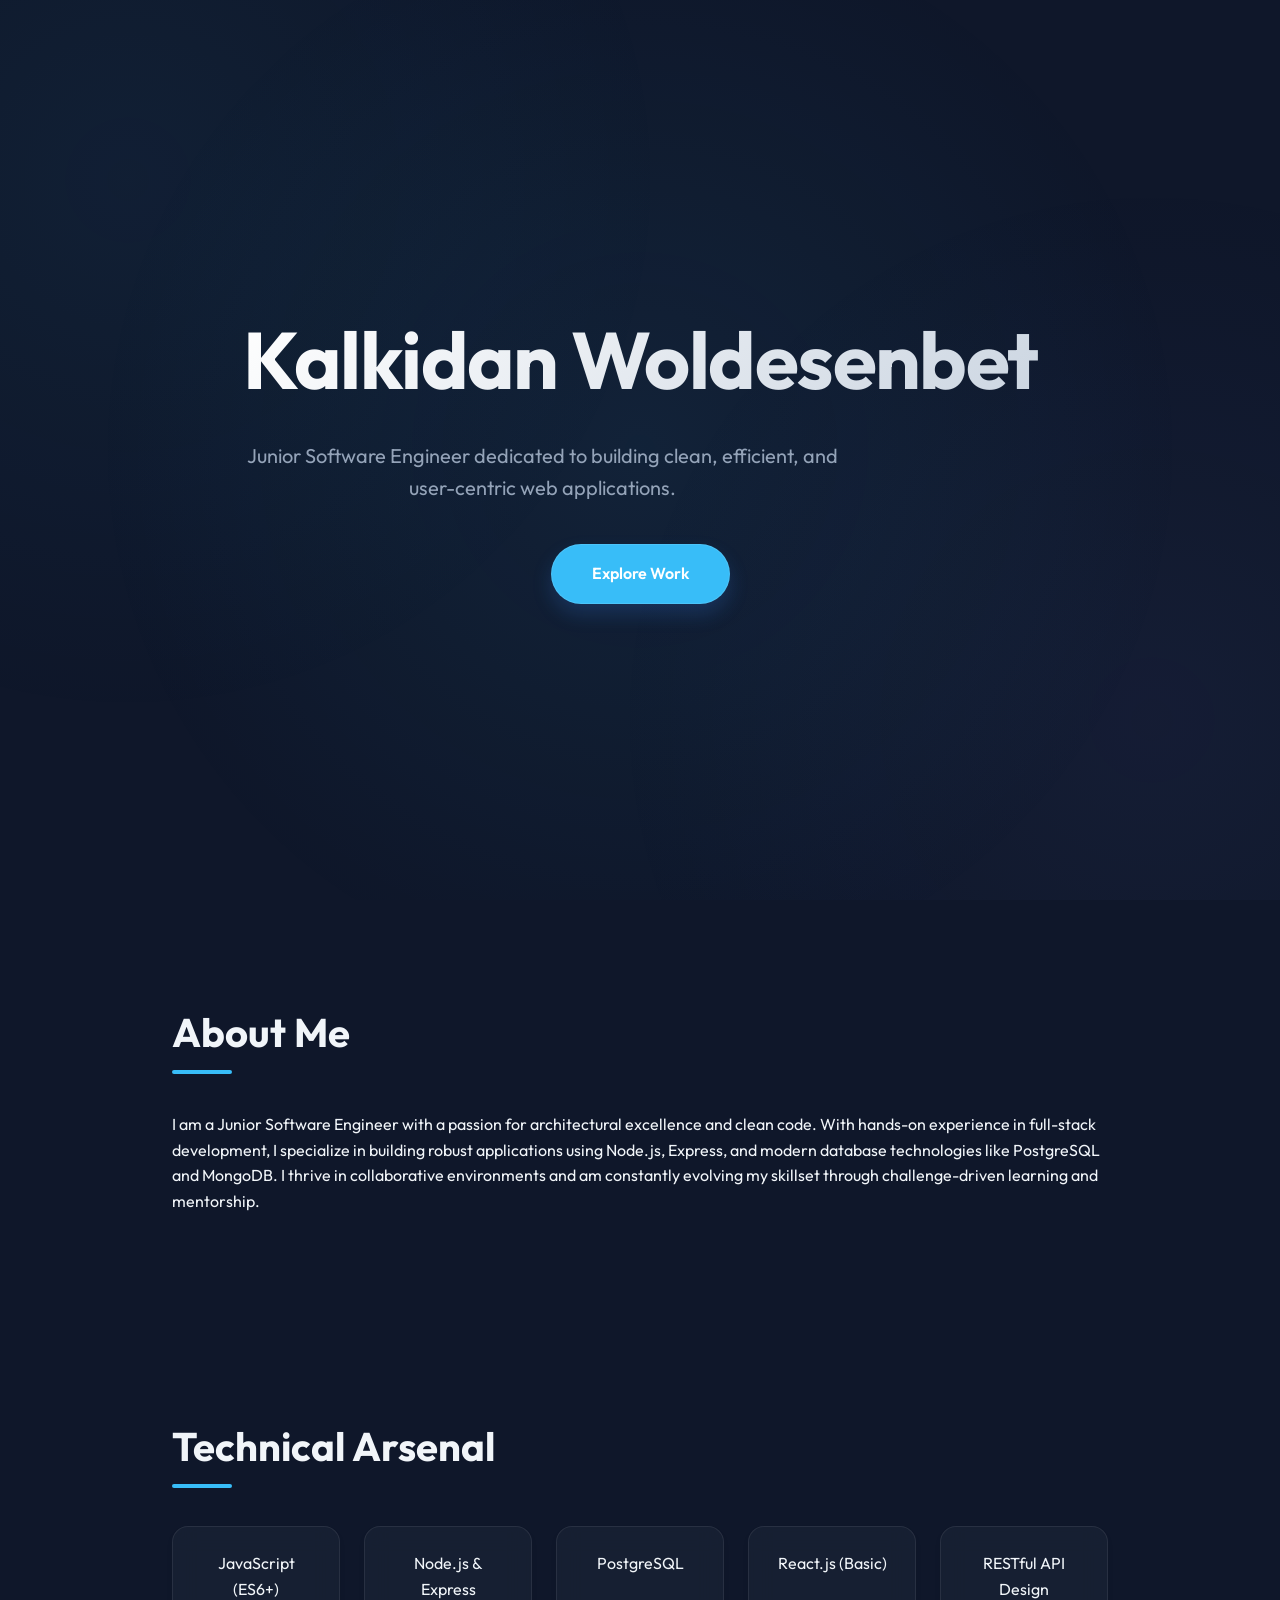
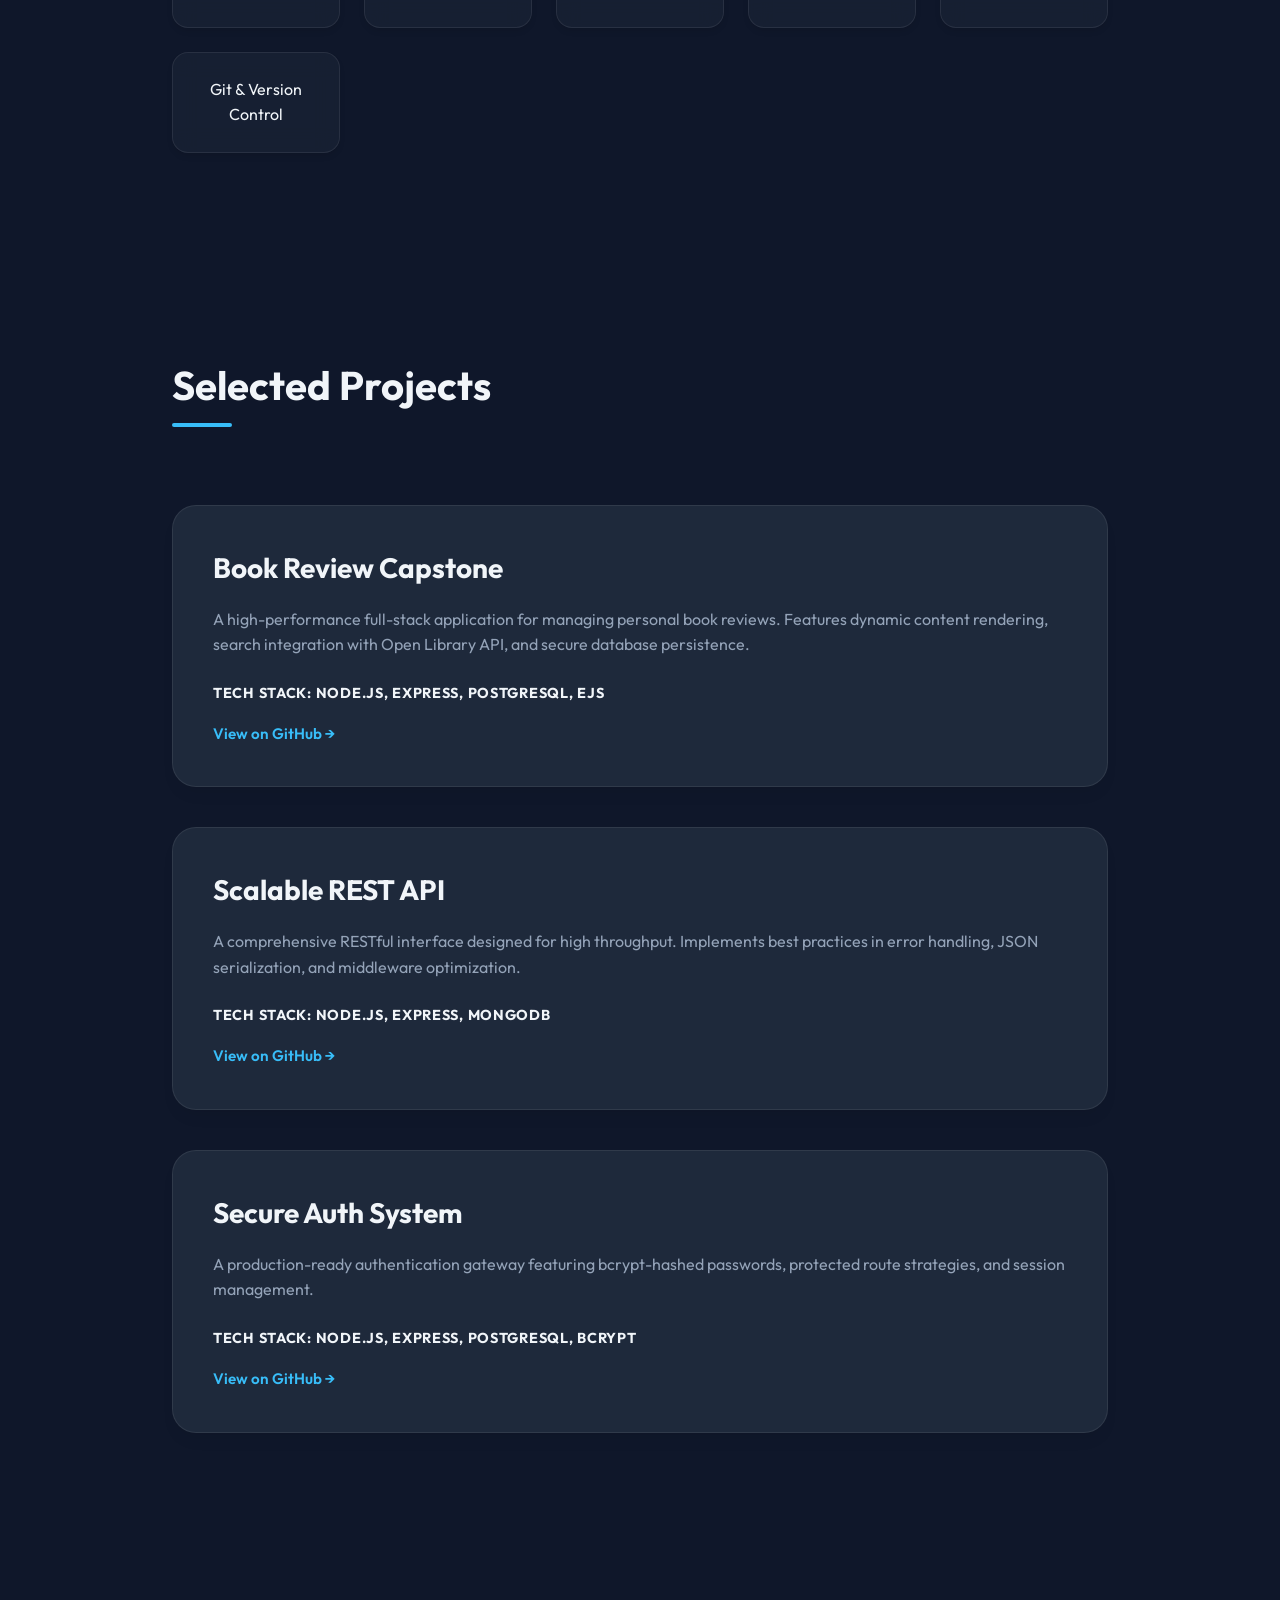
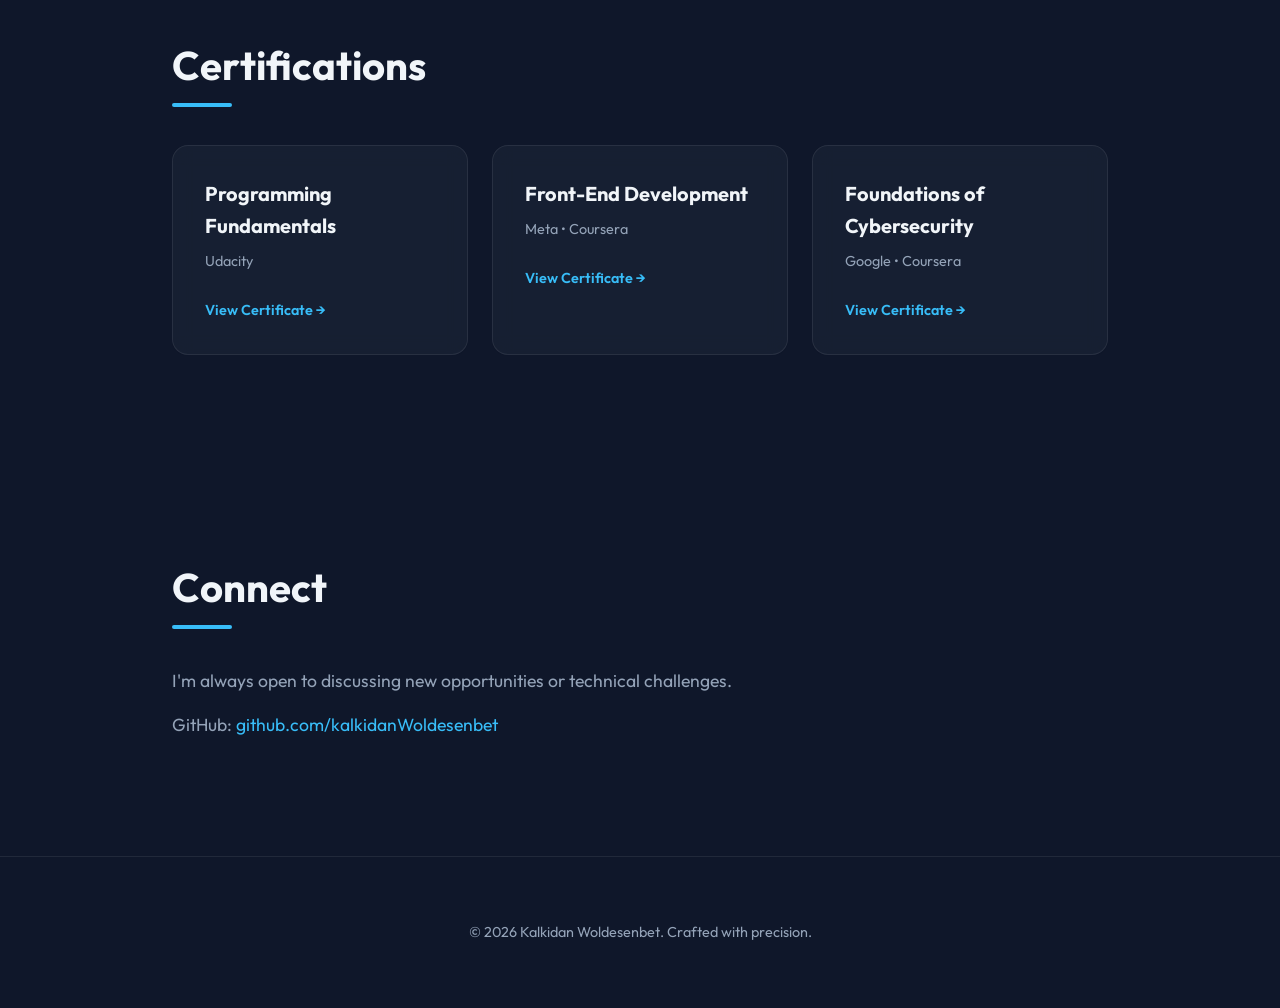
==== index.html @ 03635258 "Initial commit: Redesigned Portfolio" ====
<!DOCTYPE html>
<html lang="en">

<head>
    <meta charset="UTF-8" />
    <meta name="viewport" content="width=device-width, initial-scale=1.0" />
    <title>Kalkidan Woldesenbet | Junior Software Engineer</title>
    <link rel="stylesheet" href="style.css" />
    <link rel="icon"
        href="data:image/svg+xml,<svg xmlns=%22http://www.w3.org/2000/svg%22 viewBox=%220 0 100 100%22><text y=%22.9em%22 font-size=%2290%22>⚡</text></svg>">
</head>

<body>

    <header>
        <div class="header-content">
            <h1>Kalkidan Woldesenbet</h1>
            <p>Junior Software Engineer dedicated to building clean, efficient, and user-centric web applications.</p>
            <a class="btn" href="#projects">Explore Work</a>
        </div>
    </header>

    <main>
        <section id="about">
            <h2>About Me</h2>
            <p>
                I am a Junior Software Engineer with a passion for architectural excellence and clean code.
                With hands-on experience in full-stack development, I specialize in building robust applications
                using Node.js, Express, and modern database technologies like PostgreSQL and MongoDB.
                I thrive in collaborative environments and am constantly evolving my skillset through
                challenge-driven learning and mentorship.
            </p>
        </section>

        <section id="skills">
            <h2>Technical Arsenal</h2>
            <ul>
                <li>JavaScript (ES6+)</li>
                <li>Node.js & Express</li>
                <li>PostgreSQL</li>
                <li>React.js (Basic)</li>
                <li>RESTful API Design</li>
                <li>Git & Version Control</li>
            </ul>
        </section>

        <section id="projects">
            <h2>Selected Projects</h2>

            <div class="project">
                <h3>Book Review Capstone</h3>
                <p>
                    A high-performance full-stack application for managing personal book reviews.
                    Features dynamic content rendering, search integration with Open Library API,
                    and secure database persistence.
                </p>
                <strong>Tech Stack: Node.js, Express, PostgreSQL, EJS</strong>
                <a href="https://github.com/kalkidanWoldesenbet" target="_blank">View on GitHub →</a>
            </div>

            <div class="project">
                <h3>Scalable REST API</h3>
                <p>
                    A comprehensive RESTful interface designed for high throughput. Implements
                    best practices in error handling, JSON serialization, and middleware optimization.
                </p>
                <strong>Tech Stack: Node.js, Express, MongoDB</strong>
                <a href="https://github.com/kalkidanWoldesenbet" target="_blank">View on GitHub →</a>
            </div>

            <div class="project">
                <h3>Secure Auth System</h3>
                <p>
                    A production-ready authentication gateway featuring bcrypt-hashed passwords,
                    protected route strategies, and session management.
                </p>
                <strong>Tech Stack: Node.js, Express, PostgreSQL, bcrypt</strong>
                <a href="https://github.com/kalkidanWoldesenbet" target="_blank">View on GitHub →</a>
            </div>
        </section>

        <section id="certificates">
            <h2>Certifications</h2>
            <div class="cert-grid">
                <div class="cert-card">
                    <h3>Programming Fundamentals</h3>
                    <p>Udacity</p>
                    <a href="https://www.udacity.com/certificate/e/d6f50f72-49ea-11ef-8ecb-c7569900e9d4"
                        target="_blank">View Certificate →</a>
                </div>
                <div class="cert-card">
                    <h3>Front-End Development</h3>
                    <p>Meta • Coursera</p>
                    <a href="https://coursera.org/verify/5EPKUPN6L9TH" target="_blank">View Certificate →</a>
                </div>
                <div class="cert-card">
                    <h3>Foundations of Cybersecurity</h3>
                    <p>Google • Coursera</p>
                    <a href="https://coursera.org/verify/R9M2G8F6AD3J" target="_blank">View Certificate →</a>
                </div>
            </div>
        </section>


        <section id="contact">
            <h2>Connect</h2>
            <p>I'm always open to discussing new opportunities or technical challenges.</p>
            <div class="contact-links">
                <p>GitHub: <a href="https://github.com/kalkidanWoldesenbet"
                        target="_blank">github.com/kalkidanWoldesenbet</a></p>
            </div>
        </section>
    </main>

    <footer>
        <p>© 2026 Kalkidan Woldesenbet. Crafted with precision.</p>
    </footer>

</body>

</html>
---- style.css ----
@import url('https://fonts.googleapis.com/css2?family=Outfit:wght@300;400;600;700&display=swap');

:root {
    --bg-primary: #0f172a;
    --bg-secondary: #1e293b;
    --accent-primary: #38bdf8;
    --accent-secondary: #818cf8;
    --text-primary: #f1f5f9;
    --text-secondary: #94a3b8;
    --glass-bg: rgba(30, 41, 59, 0.5);
    --glass-border: rgba(255, 255, 255, 0.08);
    --font-main: 'Outfit', sans-serif;
    --radius-lg: 24px;
    --radius-md: 16px;
    --transition: all 0.4s cubic-bezier(0.4, 0, 0.2, 1);
}



* {
    margin: 0;
    padding: 0;
    box-sizing: border-box;
}

body {
    font-family: var(--font-main);
    background-color: var(--bg-primary);
    color: var(--text-primary);
    line-height: 1.6;
    overflow-x: hidden;
}

/* Background Gradients */
body::before {
    content: '';
    position: fixed;
    top: 0;
    left: 0;
    width: 100%;
    height: 100%;
    background:
        radial-gradient(circle at 10% 20%, rgba(56, 189, 248, 0.05) 0%, transparent 40%),
        radial-gradient(circle at 90% 80%, rgba(129, 140, 248, 0.05) 0%, transparent 40%);
    z-index: -1;
}

/* Header & Hero */
header {
    height: 100vh;
    display: flex;
    flex-direction: column;
    justify-content: center;
    align-items: center;
    text-align: center;
    padding: 2rem;
    background: radial-gradient(circle at center, rgba(56, 189, 248, 0.07) 0%, transparent 70%);
}

h1 {
    font-size: clamp(3rem, 8vw, 5rem);
    font-weight: 700;
    letter-spacing: -0.02em;
    margin-bottom: 1rem;
    background: linear-gradient(135deg, #ffffff 0%, #cbd5e1 100%);
    -webkit-background-clip: text;
    -webkit-text-fill-color: transparent;
    background-clip: text;
    animation: fadeIn 1s ease-out;
}


header p {
    font-size: 1.25rem;
    color: var(--text-secondary);
    max-width: 600px;
    margin-bottom: 2.5rem;
    animation: fadeIn 1.2s ease-out;
}

.btn {
    display: inline-block;
    padding: 1rem 2.5rem;
    background: var(--accent-primary);
    color: white;
    text-decoration: none;
    border-radius: 50px;
    font-weight: 600;
    transition: var(--transition);
    box-shadow: 0 10px 20px rgba(59, 130, 246, 0.2);
    border: 1px solid rgba(255, 255, 255, 0.1);
}

.btn:hover {
    transform: translateY(-3px);
    box-shadow: 0 15px 30px rgba(59, 130, 246, 0.4);
    background: var(--accent-secondary);
}

/* Sections */
section {
    max-width: 1000px;
    margin: 0 auto;
    padding: 100px 2rem;
}

h2 {
    font-size: 2.5rem;
    margin-bottom: 3rem;
    position: relative;
    display: inline-block;
}

h2::after {
    content: '';
    position: absolute;
    bottom: -10px;
    left: 0;
    width: 60px;
    height: 4px;
    background: var(--accent-primary);
    border-radius: 2px;
}

/* Skills Grid */
#skills ul {
    display: grid;
    grid-template-columns: repeat(auto-fill, minmax(150px, 1fr));
    gap: 1.5rem;
    list-style: none;
}

#skills li {
    background: var(--glass-bg);
    border: 1px solid var(--glass-border);
    padding: 1.5rem;
    border-radius: var(--radius-md);
    text-align: center;
    transition: var(--transition);
    backdrop-filter: blur(12px);
    box-shadow: 0 4px 6px -1px rgba(0, 0, 0, 0.1);
}

#skills li:hover {
    border-color: var(--accent-primary);
    transform: translateY(-8px);
    background: rgba(56, 189, 248, 0.05);
    box-shadow: 0 20px 25px -5px rgba(0, 0, 0, 0.2);
}

/* Project Cards */
#projects {
    display: grid;
    gap: 2.5rem;
}

.project {
    background: var(--bg-secondary);
    border: 1px solid var(--glass-border);
    padding: 2.5rem;
    border-radius: var(--radius-lg);
    transition: var(--transition);
    position: relative;
    overflow: hidden;
    box-shadow: 0 10px 15px -3px rgba(0, 0, 0, 0.05), 0 4px 6px -4px rgba(0, 0, 0, 0.05);
}

.project::before {
    content: '';
    position: absolute;
    top: 0;
    left: 0;
    width: 6px;
    height: 100%;
    background: linear-gradient(to bottom, var(--accent-primary), var(--accent-secondary));
    opacity: 0;
    transition: var(--transition);
}

.project:hover {
    transform: translateY(-5px) translateX(5px);
    border-color: rgba(37, 99, 235, 0.1);
    box-shadow: 0 20px 25px -5px rgba(0, 0, 0, 0.1), 0 8px 10px -6px rgba(0, 0, 0, 0.1);
}

.project:hover::before {
    opacity: 1;
}

.project h3 {
    font-size: 1.75rem;
    margin-bottom: 1rem;
}

.project p {
    color: var(--text-secondary);
    margin-bottom: 1.5rem;
}

.project strong {
    display: block;
    margin-bottom: 1rem;
    color: var(--text-primary);
    font-size: 0.9rem;
    text-transform: uppercase;
    letter-spacing: 0.05em;
}

.project a {
    color: var(--accent-primary);
    text-decoration: none;
    font-weight: 600;
    font-size: 0.95rem;
    transition: var(--transition);
}

.project a:hover {
    color: var(--text-primary);
}

/* Contact */
#contact p {
    font-size: 1.1rem;
    margin-bottom: 1rem;
    color: var(--text-secondary);
}

#contact a {
    color: var(--accent-primary);
    text-decoration: none;
    transition: var(--transition);
}

/* Certifications Styling */
.cert-grid {
    display: grid;
    grid-template-columns: repeat(auto-fill, minmax(280px, 1fr));
    gap: 1.5rem;
}

.cert-card {
    background: var(--glass-bg);
    border: 1px solid var(--glass-border);
    padding: 2rem;
    border-radius: var(--radius-md);
    transition: var(--transition);
    backdrop-filter: blur(10px);
}

.cert-card:hover {
    border-color: var(--accent-primary);
    transform: translateY(-5px);
    background: rgba(59, 130, 246, 0.05);
}

.cert-card h3 {
    font-size: 1.25rem;
    margin-bottom: 0.5rem;
    color: var(--text-primary);
}

.cert-card p {
    color: var(--text-secondary);
    font-size: 0.9rem;
    margin-bottom: 1.5rem;
}

.cert-card a {
    color: var(--accent-primary);
    text-decoration: none;
    font-weight: 600;
    font-size: 0.9rem;
    transition: var(--transition);
}

.cert-card a:hover {
    text-decoration: underline;
}

/* Animations */

@keyframes fadeIn {
    from {
        opacity: 0;
        transform: translateY(20px);
    }

    to {
        opacity: 1;
        transform: translateY(0);
    }
}

footer {
    text-align: center;
    padding: 4rem 2rem;
    color: var(--text-secondary);
    font-size: 0.9rem;
    border-top: 1px solid var(--glass-border);
}

@media (max-width: 768px) {
    header {
        padding: 1rem;
    }

    section {
        padding: 60px 1.5rem;
    }
}
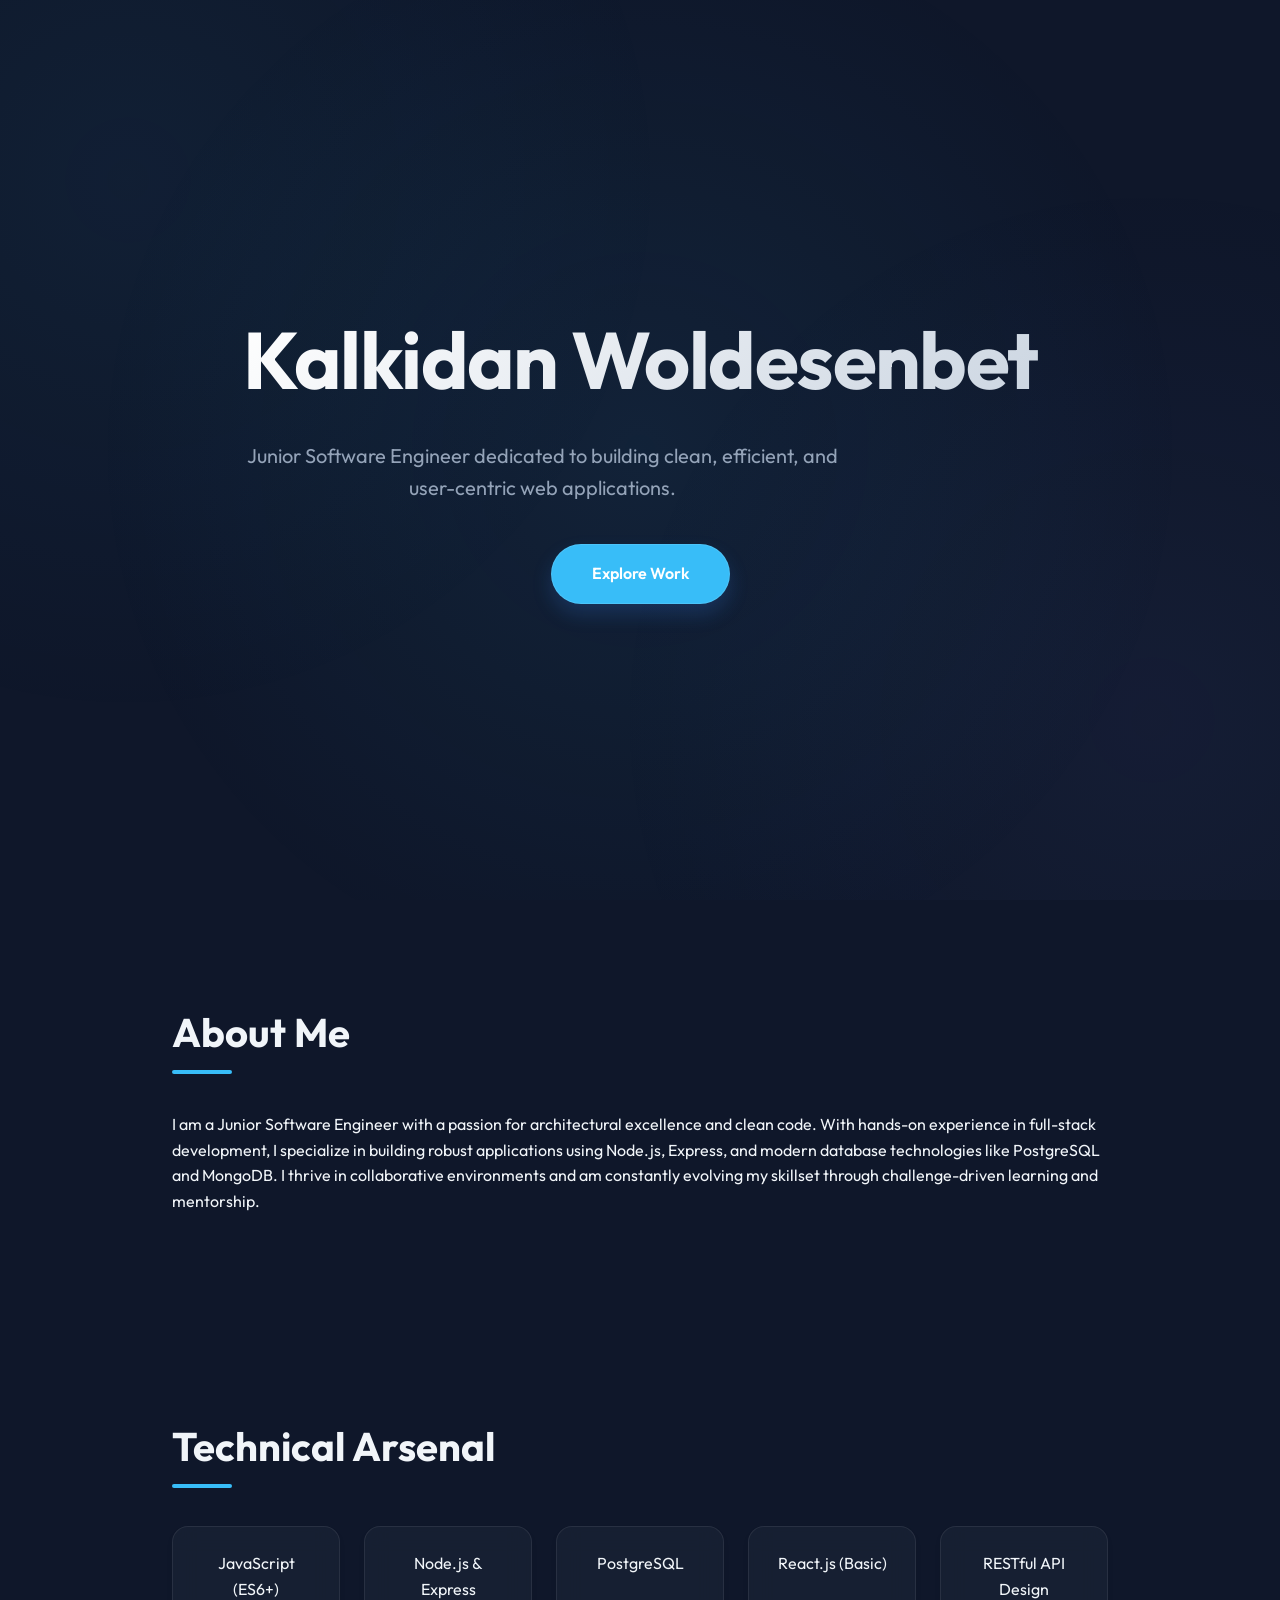
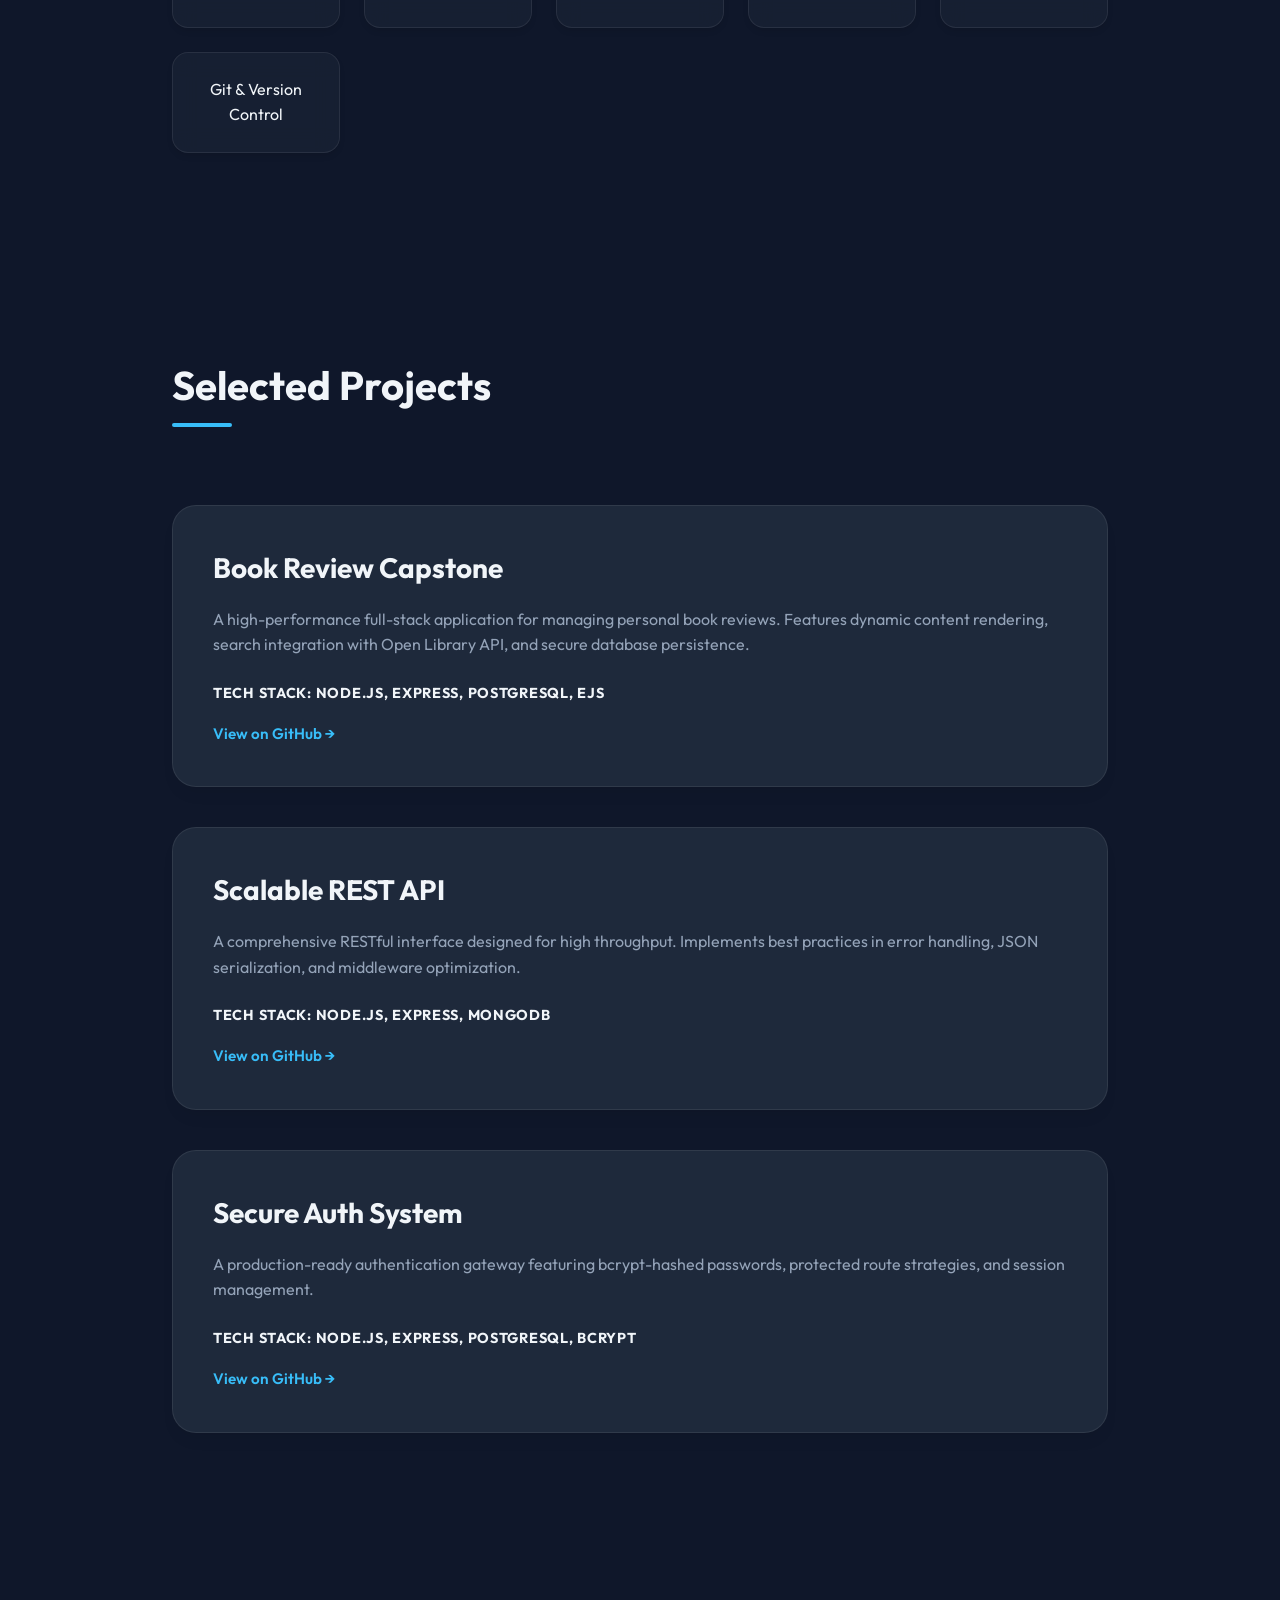
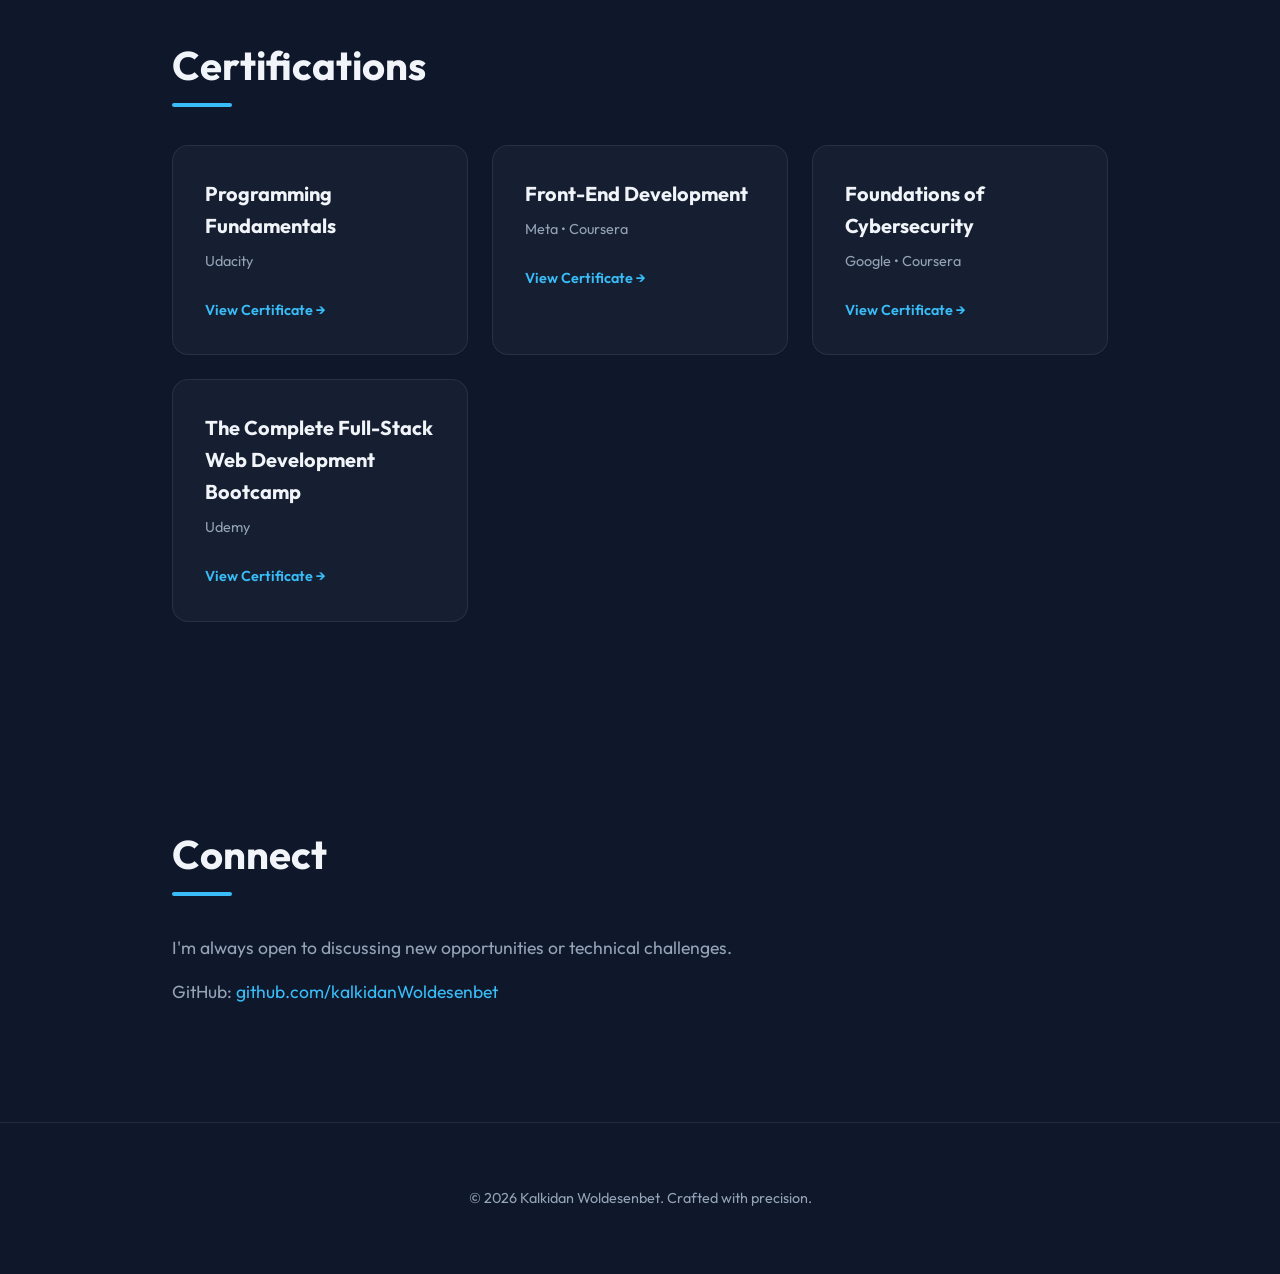
==== commit fcd94f7b: "Fix: Add Udemy certificate to index.html" ====
--- a/index.html
+++ b/index.html
@@ -55,7 +55,7 @@
                     and secure database persistence.
                 </p>
                 <strong>Tech Stack: Node.js, Express, PostgreSQL, EJS</strong>
-                <a href="https://github.com/kalkidanWoldesenbet" target="_blank">View on GitHub →</a>
+                <a href="https://github.com/kalkidanWoldesenbet/MyBookReview" target="_blank">View on GitHub →</a>
             </div>
 
             <div class="project">
@@ -65,7 +65,7 @@
                     best practices in error handling, JSON serialization, and middleware optimization.
                 </p>
                 <strong>Tech Stack: Node.js, Express, MongoDB</strong>
-                <a href="https://github.com/kalkidanWoldesenbet" target="_blank">View on GitHub →</a>
+                <a href="https://github.com/kalkidanWoldesenbet/Blog_Post" target="_blank">View on GitHub →</a>
             </div>
 
             <div class="project">
@@ -75,7 +75,7 @@
                     protected route strategies, and session management.
                 </p>
                 <strong>Tech Stack: Node.js, Express, PostgreSQL, bcrypt</strong>
-                <a href="https://github.com/kalkidanWoldesenbet" target="_blank">View on GitHub →</a>
+                <a href="https://github.com/kalkidanWoldesenbet/SecureAuthSystem" target="_blank">View on GitHub →</a>
             </div>
         </section>
 
@@ -98,6 +98,12 @@
                     <p>Google • Coursera</p>
                     <a href="https://coursera.org/verify/R9M2G8F6AD3J" target="_blank">View Certificate →</a>
                 </div>
+                <div class="cert-card">
+                    <h3>The Complete Full-Stack Web Development Bootcamp</h3>
+                    <p>Udemy</p>
+                    <a href="https://www.udemy.com/certificate/UC-9e89a8e2-a0e8-4061-b72b-3ac2d64abacb/"
+                        target="_blank">View Certificate →</a>
+                </div>
             </div>
         </section>
 
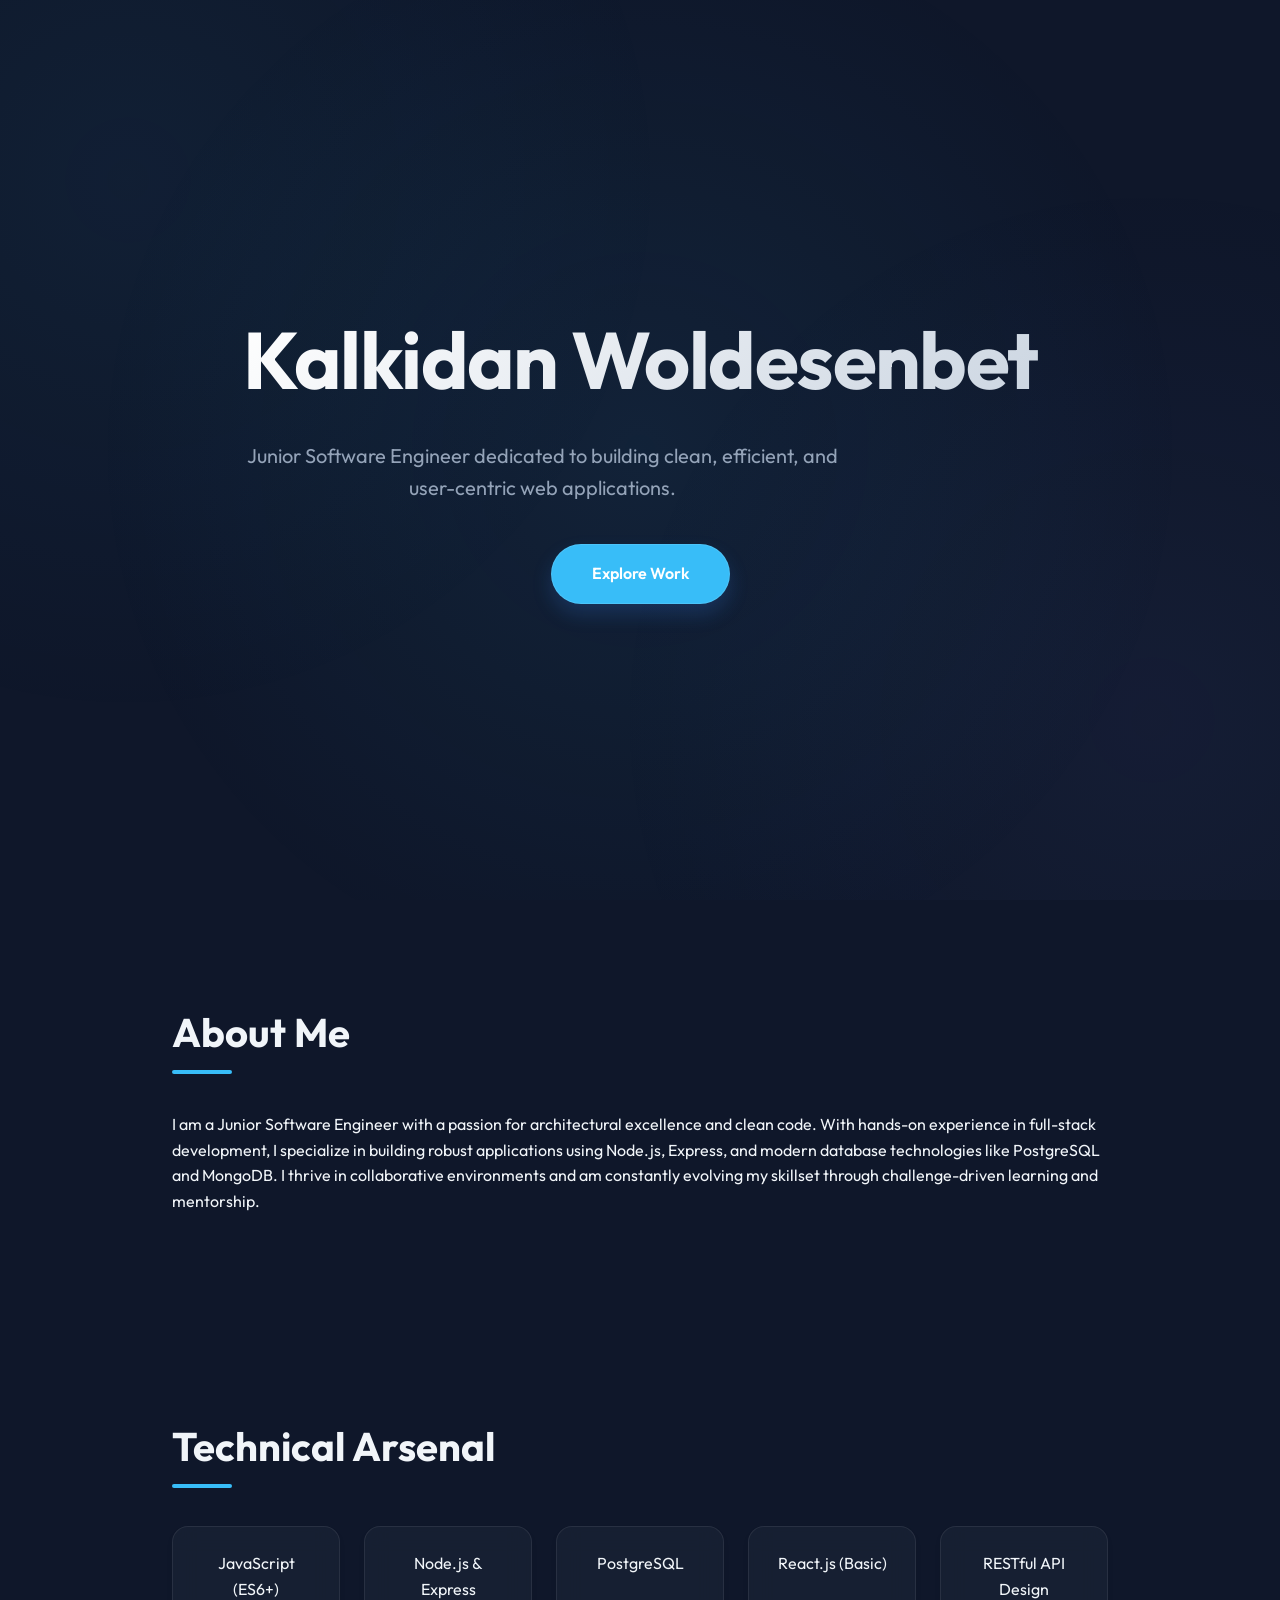
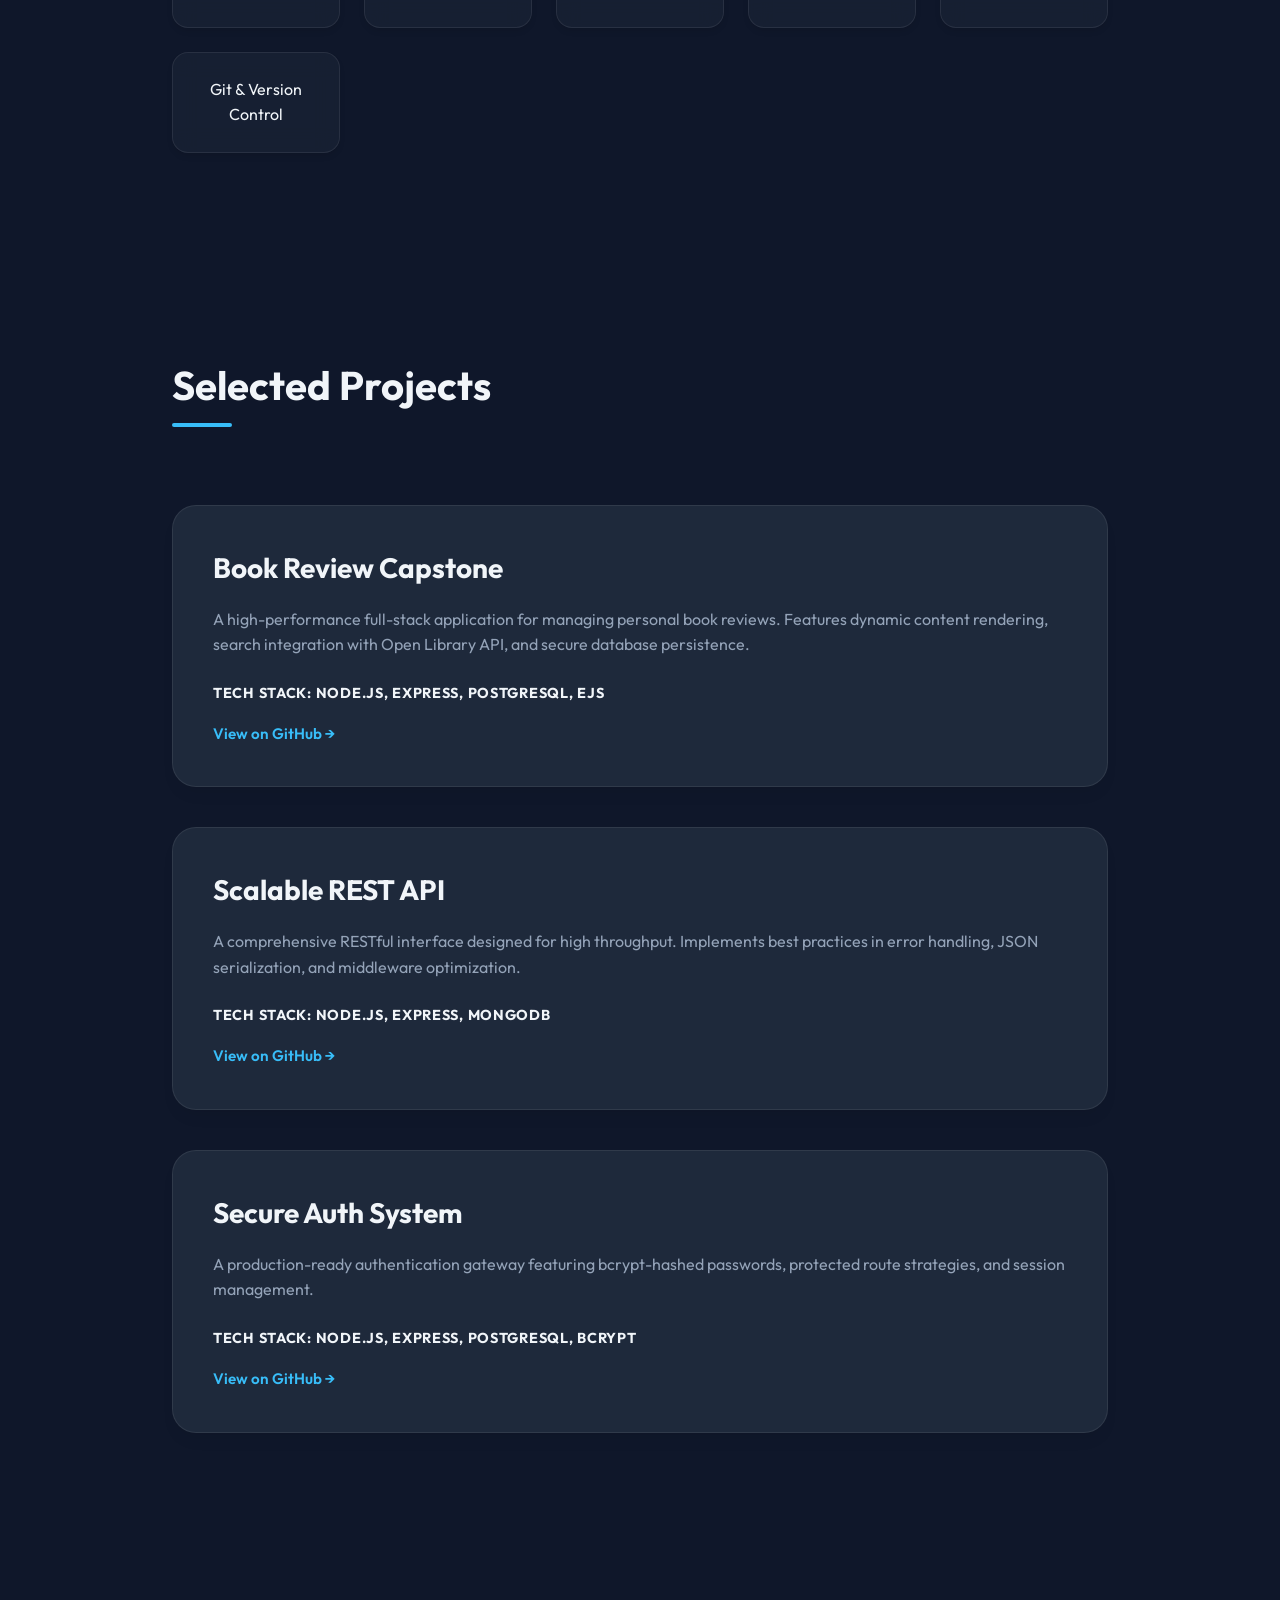
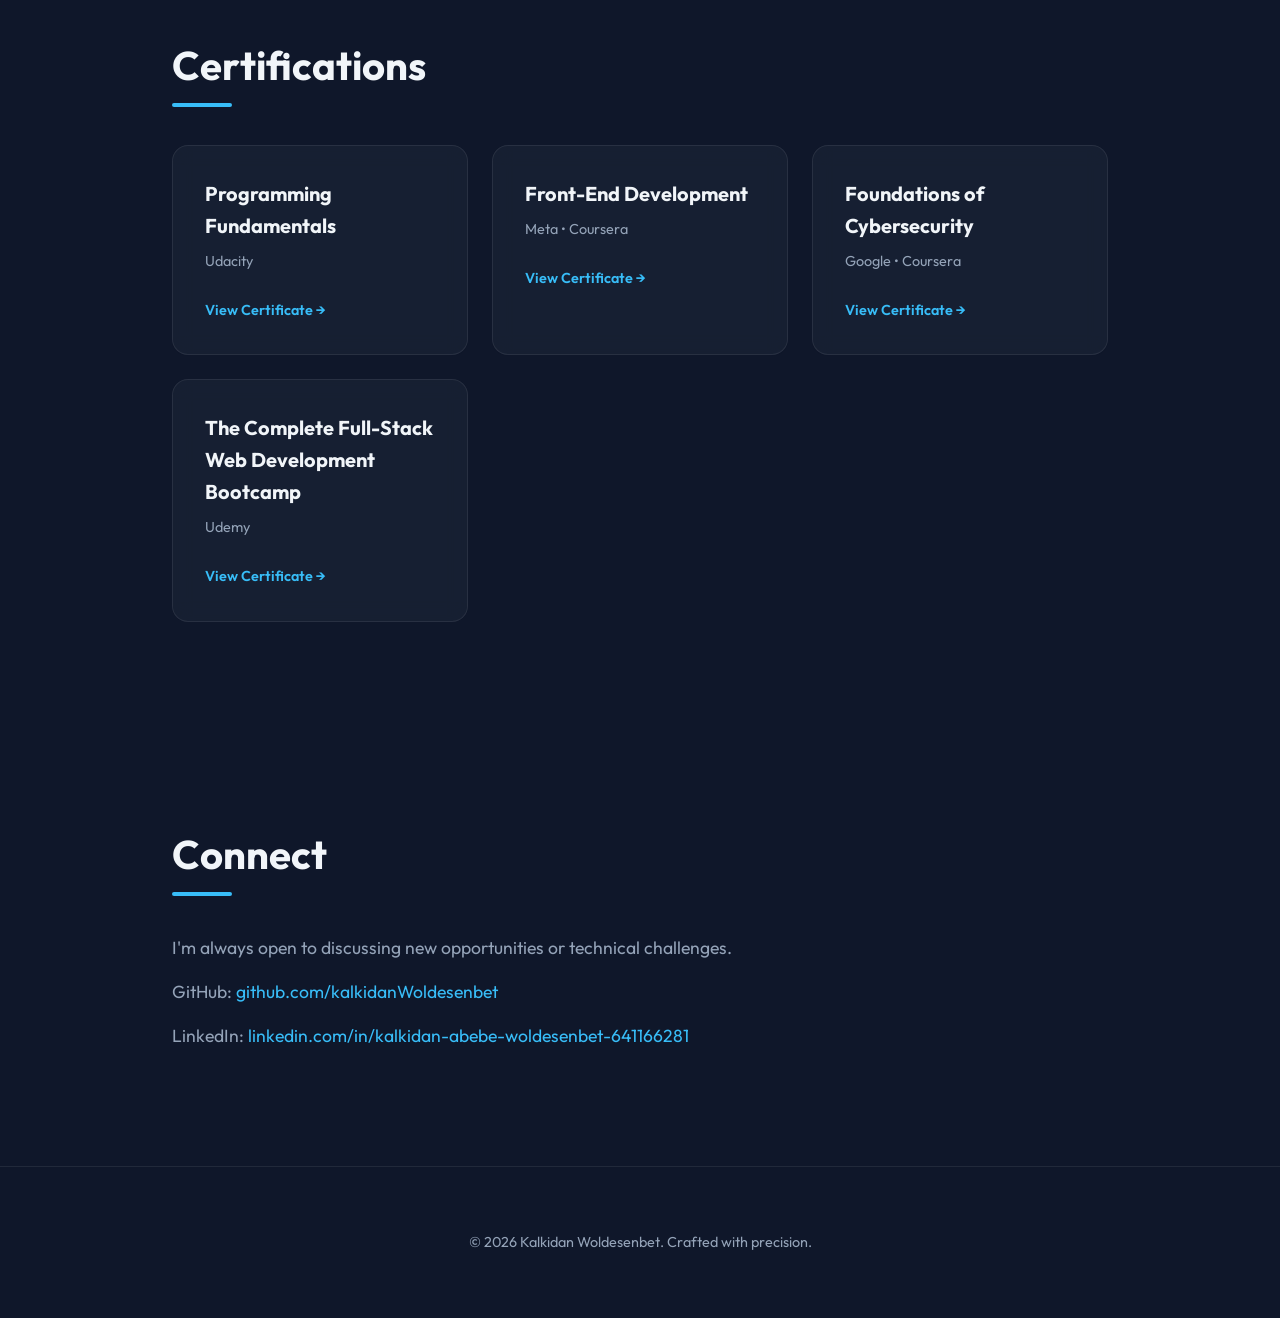
==== commit 0bbc46cf: "Add LinkedIn profile link to contact sections" ====
--- a/index.html
+++ b/index.html
@@ -114,6 +114,8 @@
             <div class="contact-links">
                 <p>GitHub: <a href="https://github.com/kalkidanWoldesenbet"
                         target="_blank">github.com/kalkidanWoldesenbet</a></p>
+                <p>LinkedIn: <a href="https://www.linkedin.com/in/kalkidan-abebe-woldesenbet-641166281"
+                        target="_blank">linkedin.com/in/kalkidan-abebe-woldesenbet-641166281</a></p>
             </div>
         </section>
     </main>
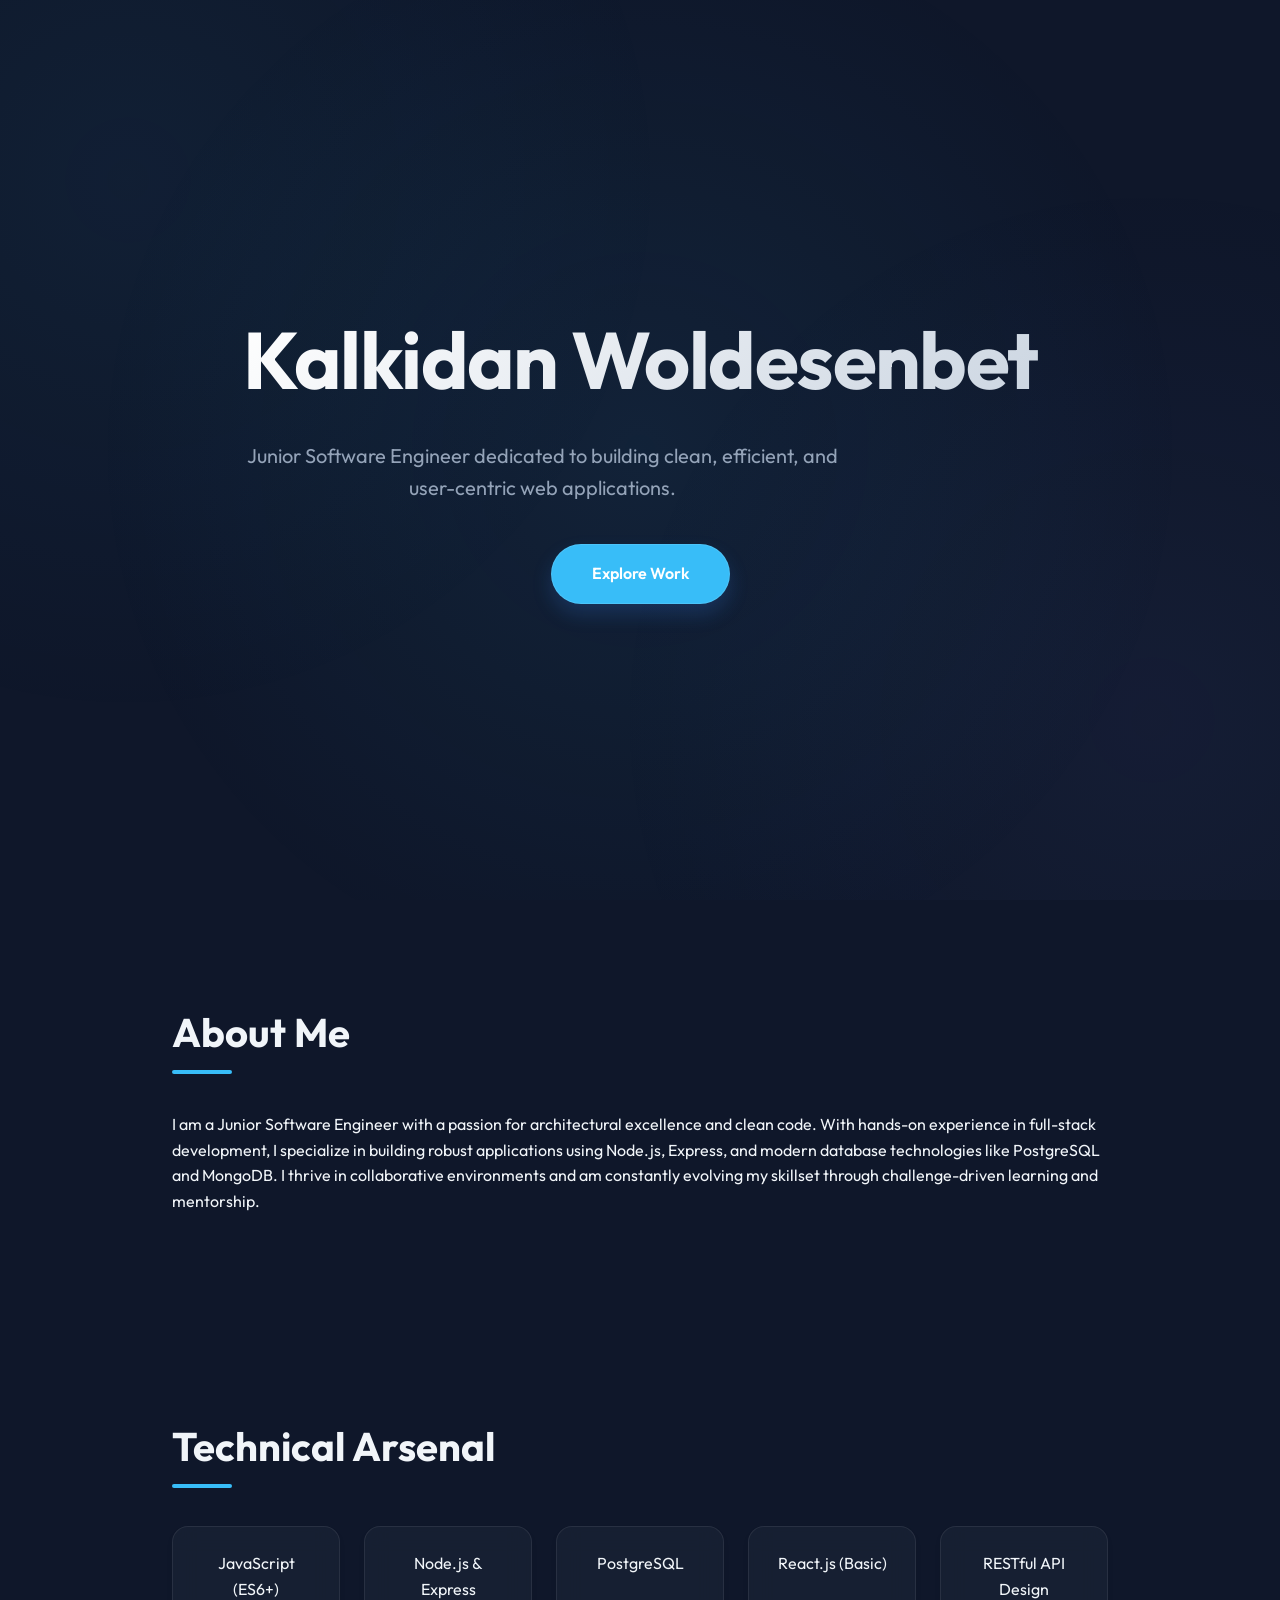
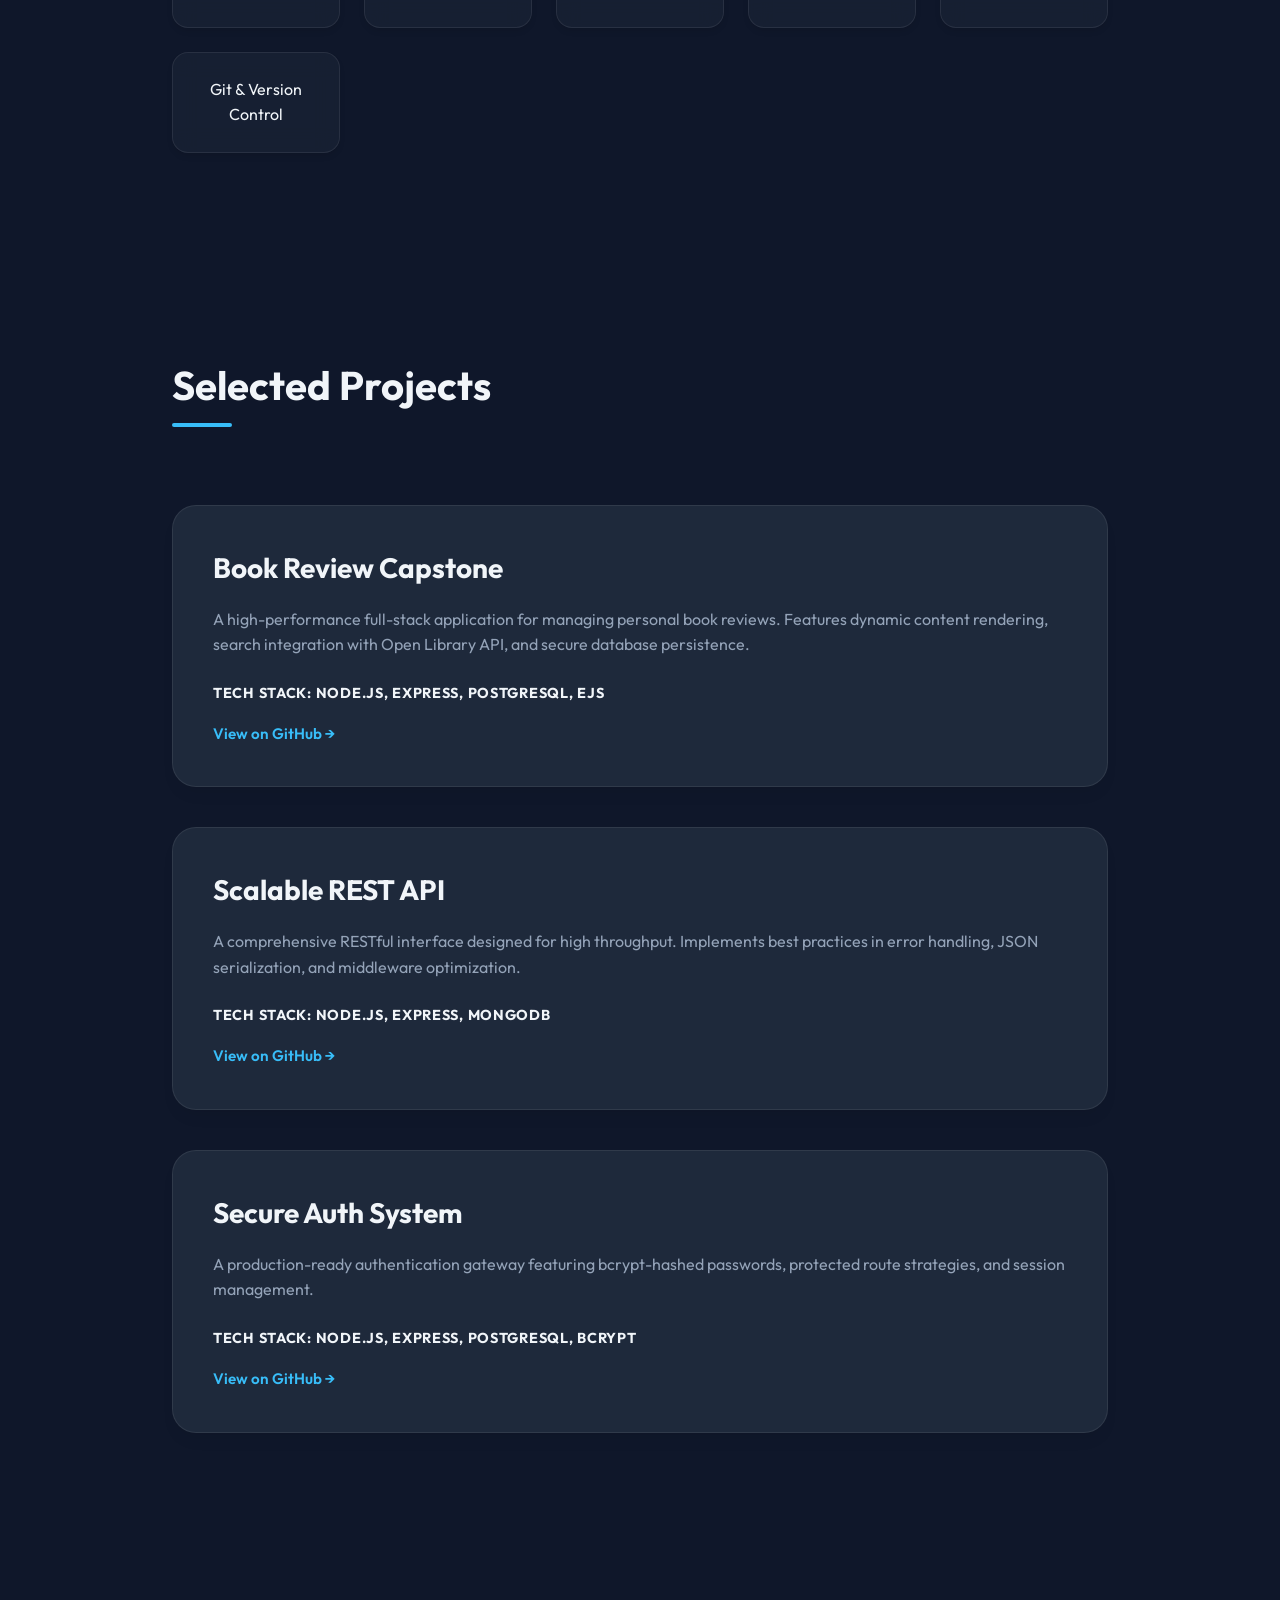
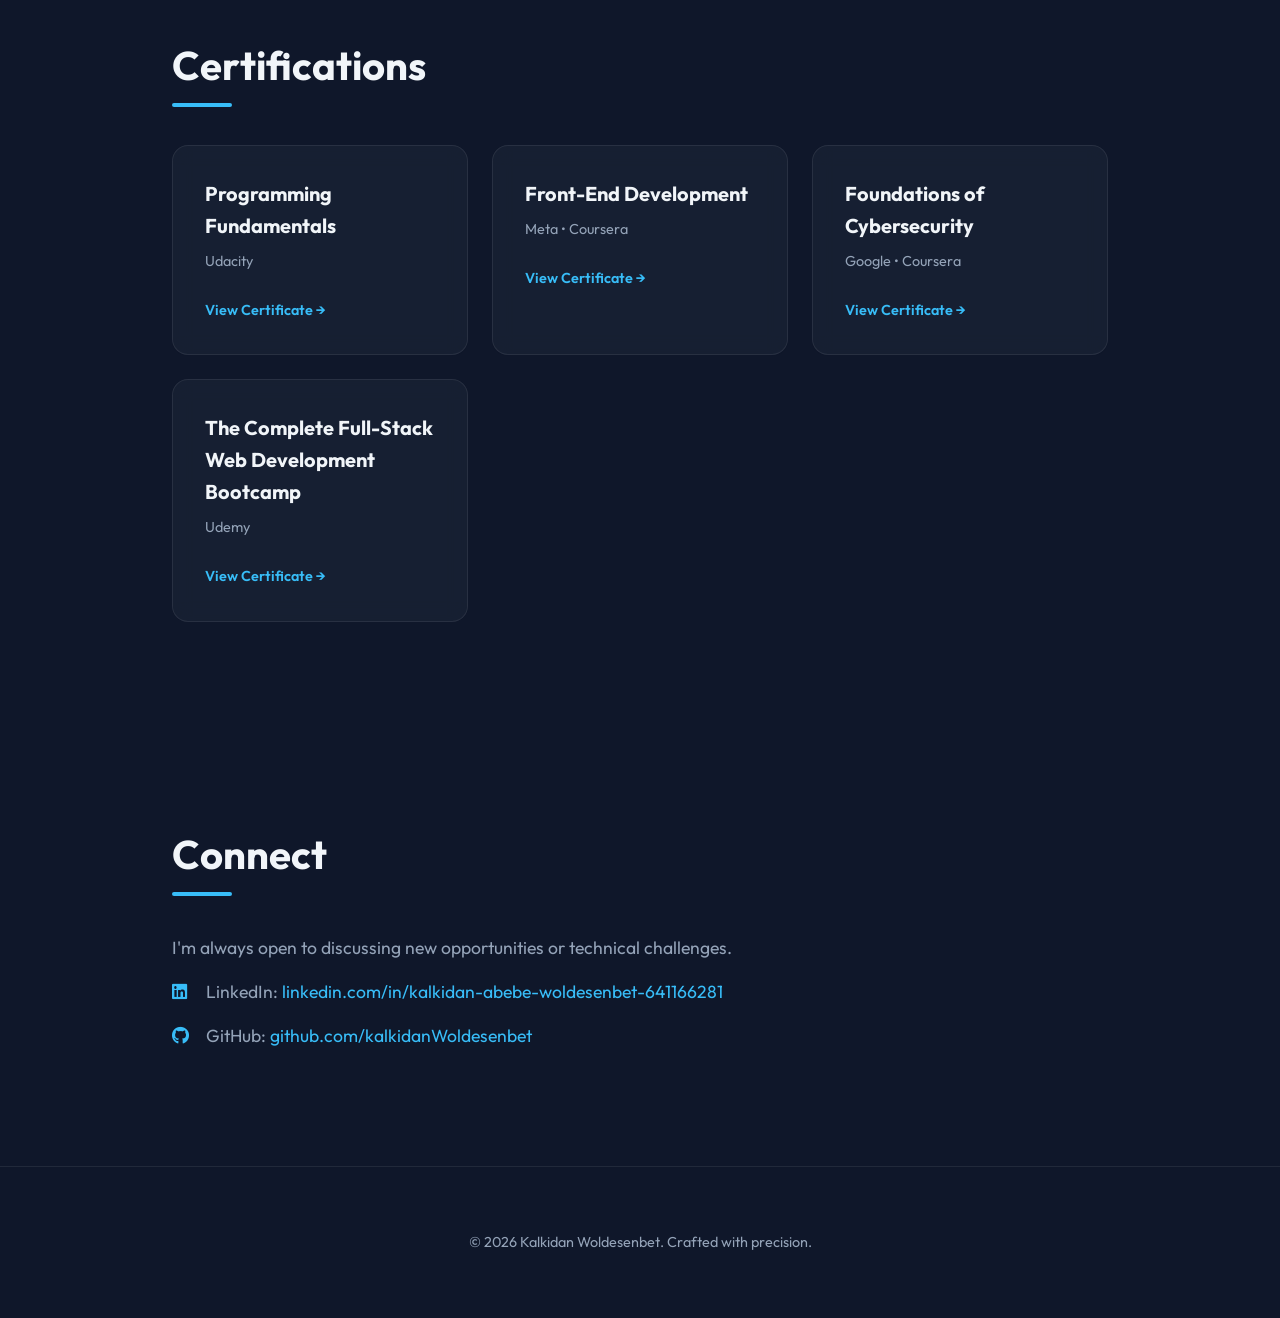
==== commit 28c980b6: "Enhance contact section with icons and reorder links" ====
--- a/index.html
+++ b/index.html
@@ -6,6 +6,7 @@
     <meta name="viewport" content="width=device-width, initial-scale=1.0" />
     <title>Kalkidan Woldesenbet | Junior Software Engineer</title>
     <link rel="stylesheet" href="style.css" />
+    <link rel="stylesheet" href="https://cdnjs.cloudflare.com/ajax/libs/font-awesome/6.0.0/css/all.min.css" />
     <link rel="icon"
         href="data:image/svg+xml,<svg xmlns=%22http://www.w3.org/2000/svg%22 viewBox=%220 0 100 100%22><text y=%22.9em%22 font-size=%2290%22>⚡</text></svg>">
 </head>
@@ -112,10 +113,10 @@
             <h2>Connect</h2>
             <p>I'm always open to discussing new opportunities or technical challenges.</p>
             <div class="contact-links">
-                <p>GitHub: <a href="https://github.com/kalkidanWoldesenbet"
+                <p><i class="fab fa-linkedin"></i> LinkedIn: <a href="https://www.linkedin.com/in/kalkidan-abebe-woldesenbet-641166281"
+                        target="_blank">linkedin.com/in/kalkidan-abebe-woldesenbet-641166281</a></p>
+                <p><i class="fab fa-github"></i> GitHub: <a href="https://github.com/kalkidanWoldesenbet"
                         target="_blank">github.com/kalkidanWoldesenbet</a></p>
-                <p>LinkedIn: <a href="https://www.linkedin.com/in/kalkidan-abebe-woldesenbet-641166281"
-                        target="_blank">linkedin.com/in/kalkidan-abebe-woldesenbet-641166281</a></p>
             </div>
         </section>
     </main>
--- a/style.css
+++ b/style.css
@@ -231,6 +231,12 @@
     transition: var(--transition);
 }
 
+.contact-links i {
+    margin-right: 10px;
+    color: var(--accent-primary);
+    width: 20px;
+}
+
 /* Certifications Styling */
 .cert-grid {
     display: grid;
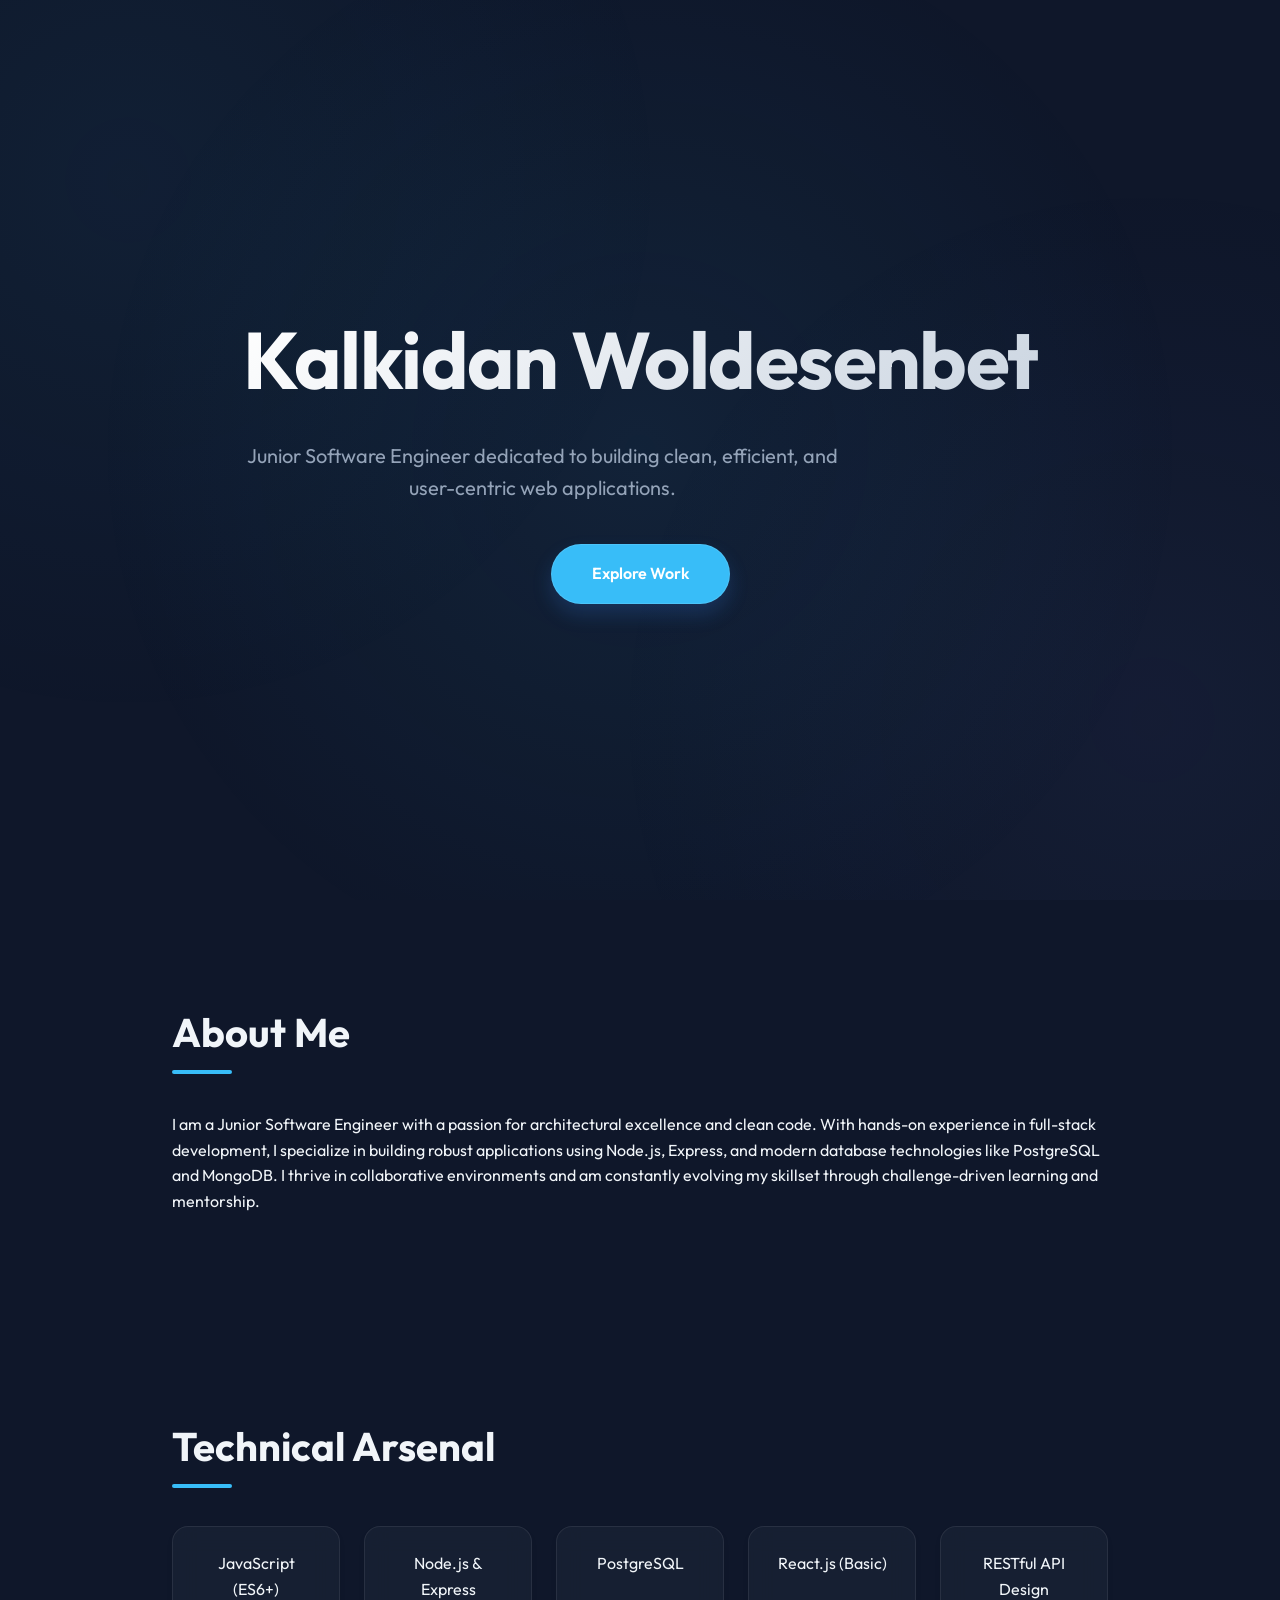
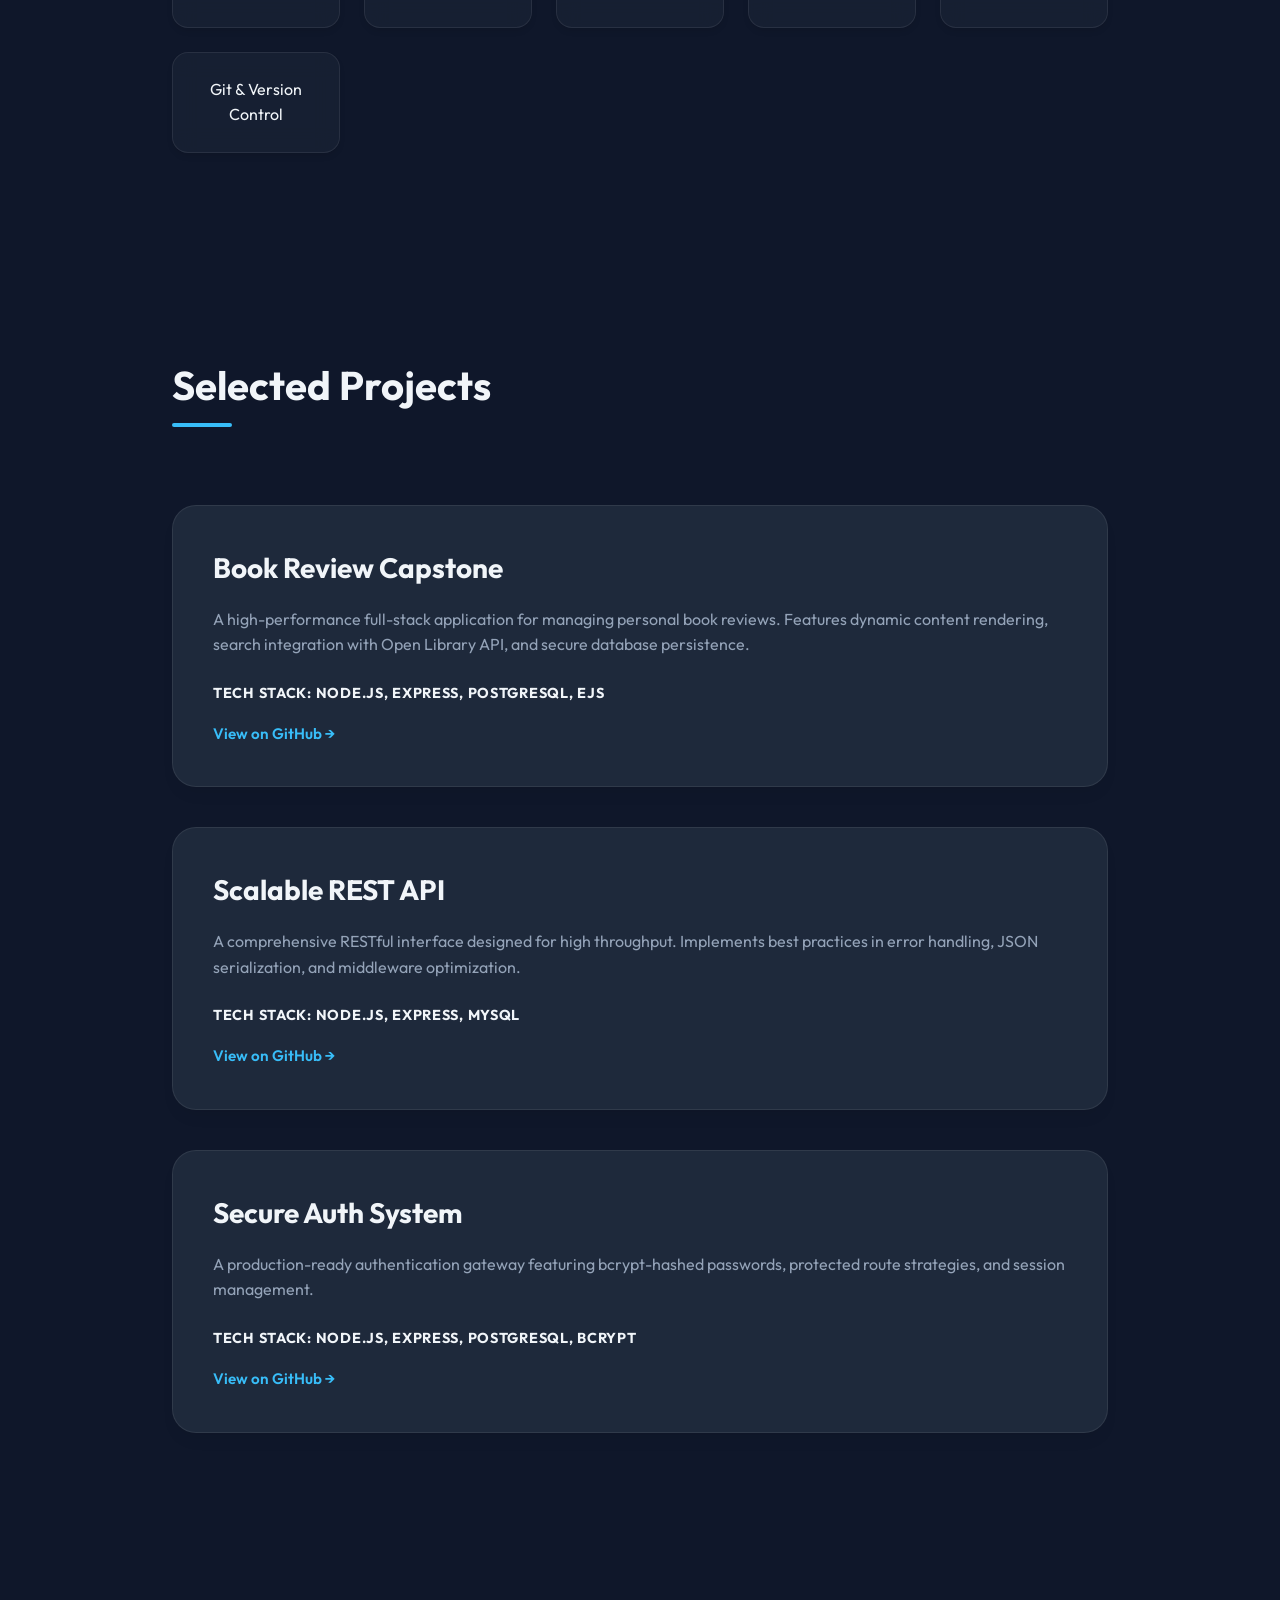
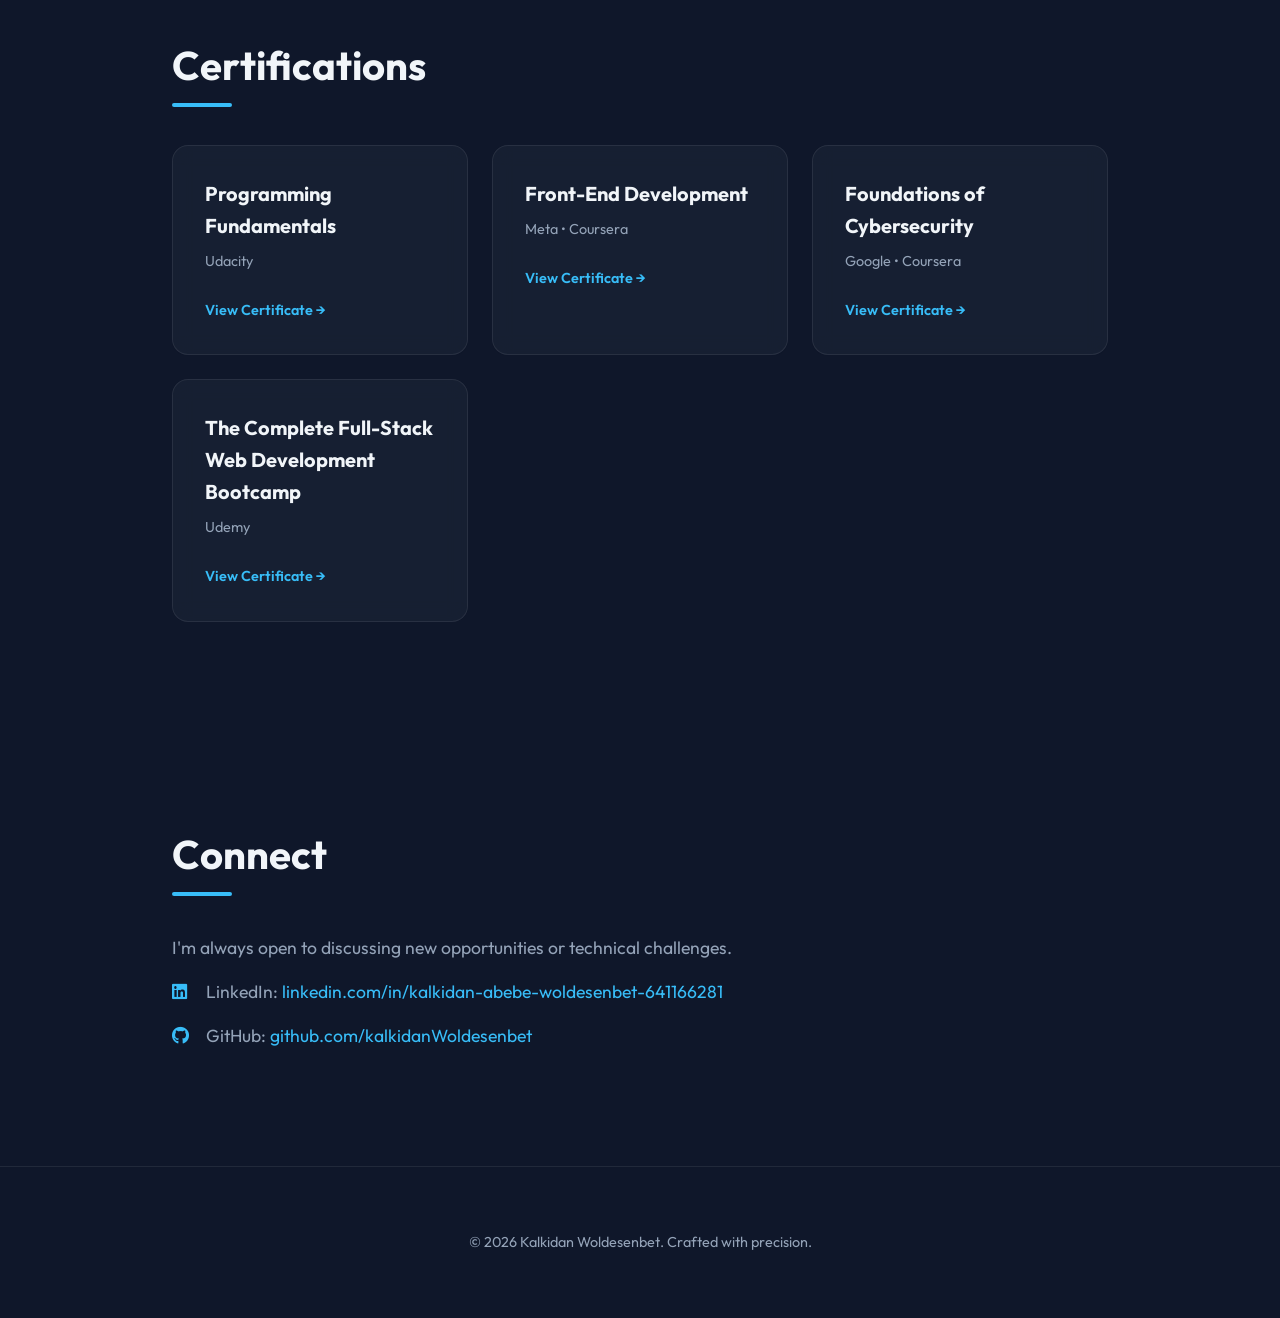
==== commit cda3361d: "Final alignment: Corrected name and removed MongoDB" ====
--- a/index.html
+++ b/index.html
@@ -7,8 +7,6 @@
     <title>Kalkidan Woldesenbet | Junior Software Engineer</title>
     <link rel="stylesheet" href="style.css" />
     <link rel="stylesheet" href="https://cdnjs.cloudflare.com/ajax/libs/font-awesome/6.0.0/css/all.min.css" />
-    <link rel="icon"
-        href="data:image/svg+xml,<svg xmlns=%22http://www.w3.org/2000/svg%22 viewBox=%220 0 100 100%22><text y=%22.9em%22 font-size=%2290%22>⚡</text></svg>">
 </head>
 
 <body>
@@ -65,7 +63,7 @@
                     A comprehensive RESTful interface designed for high throughput. Implements
                     best practices in error handling, JSON serialization, and middleware optimization.
                 </p>
-                <strong>Tech Stack: Node.js, Express, MongoDB</strong>
+                <strong>Tech Stack: Node.js, Express, mysql</strong>
                 <a href="https://github.com/kalkidanWoldesenbet/Blog_Post" target="_blank">View on GitHub →</a>
             </div>
 
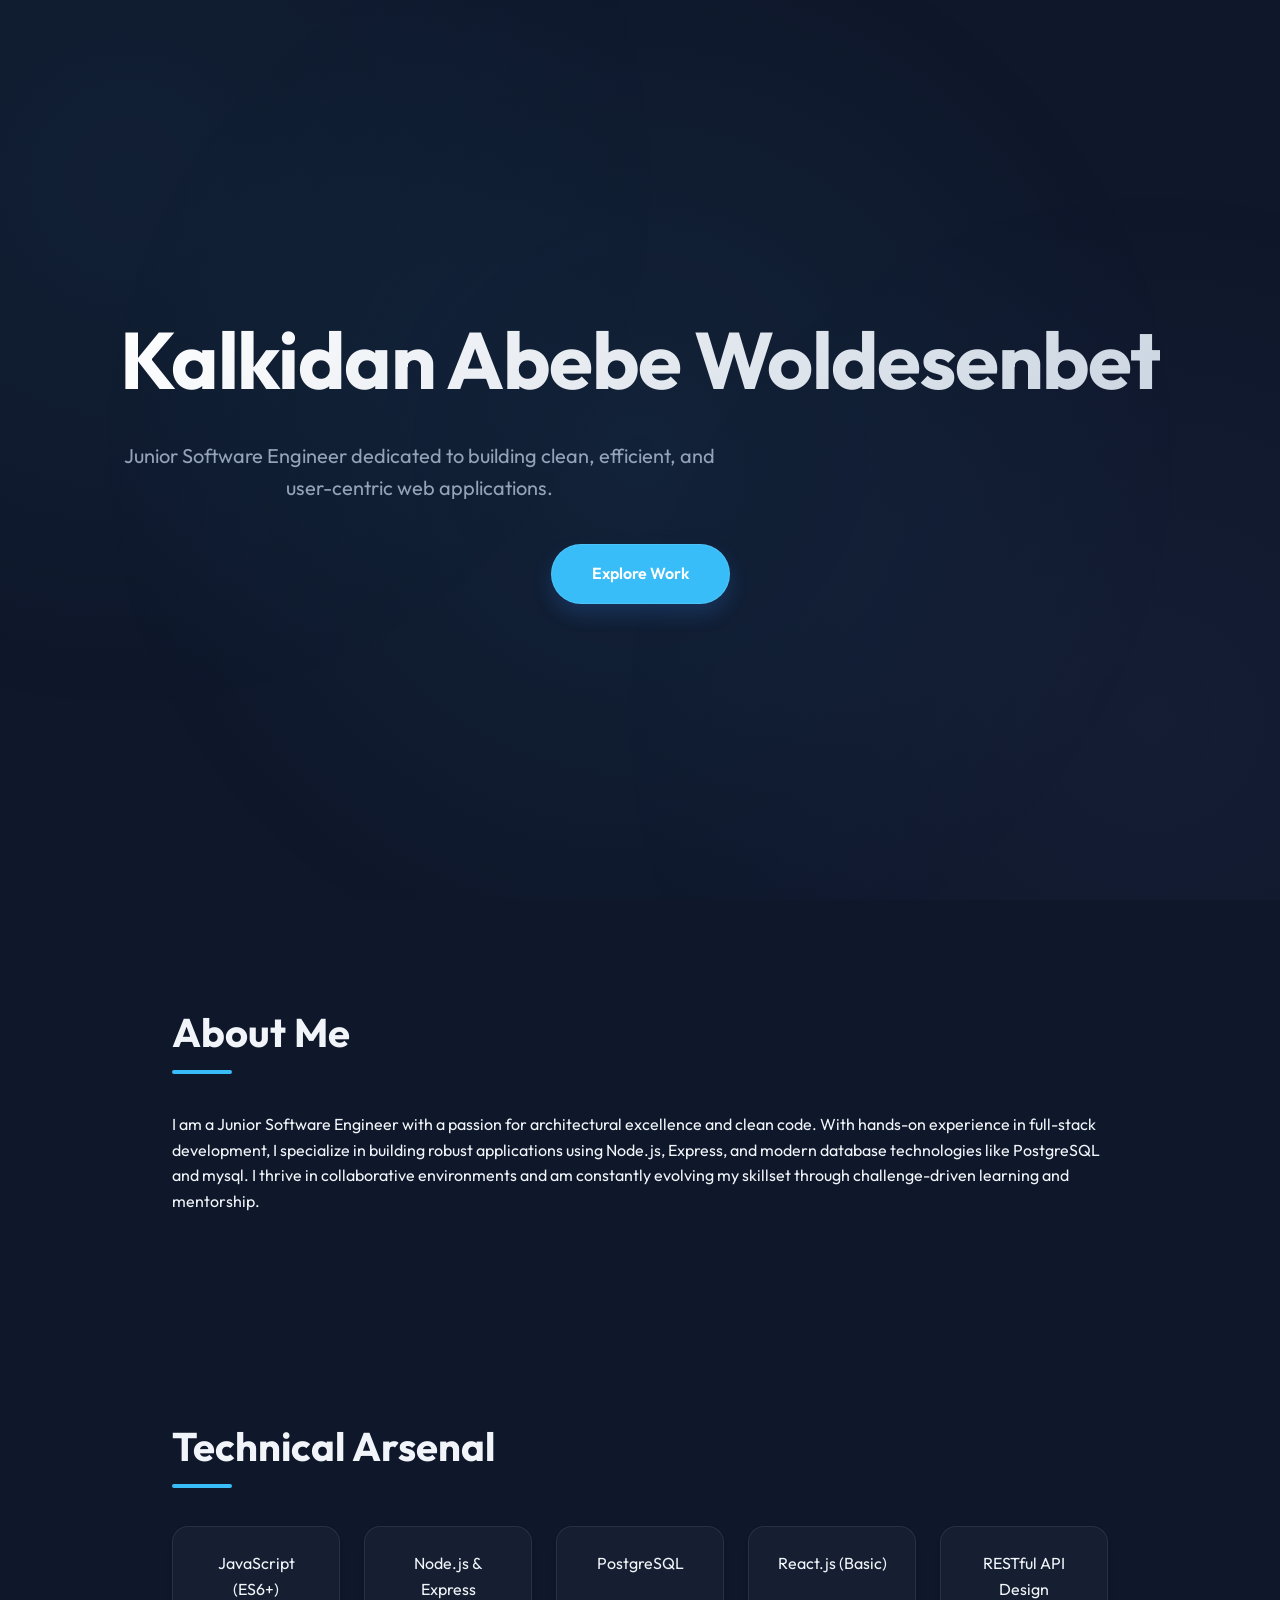
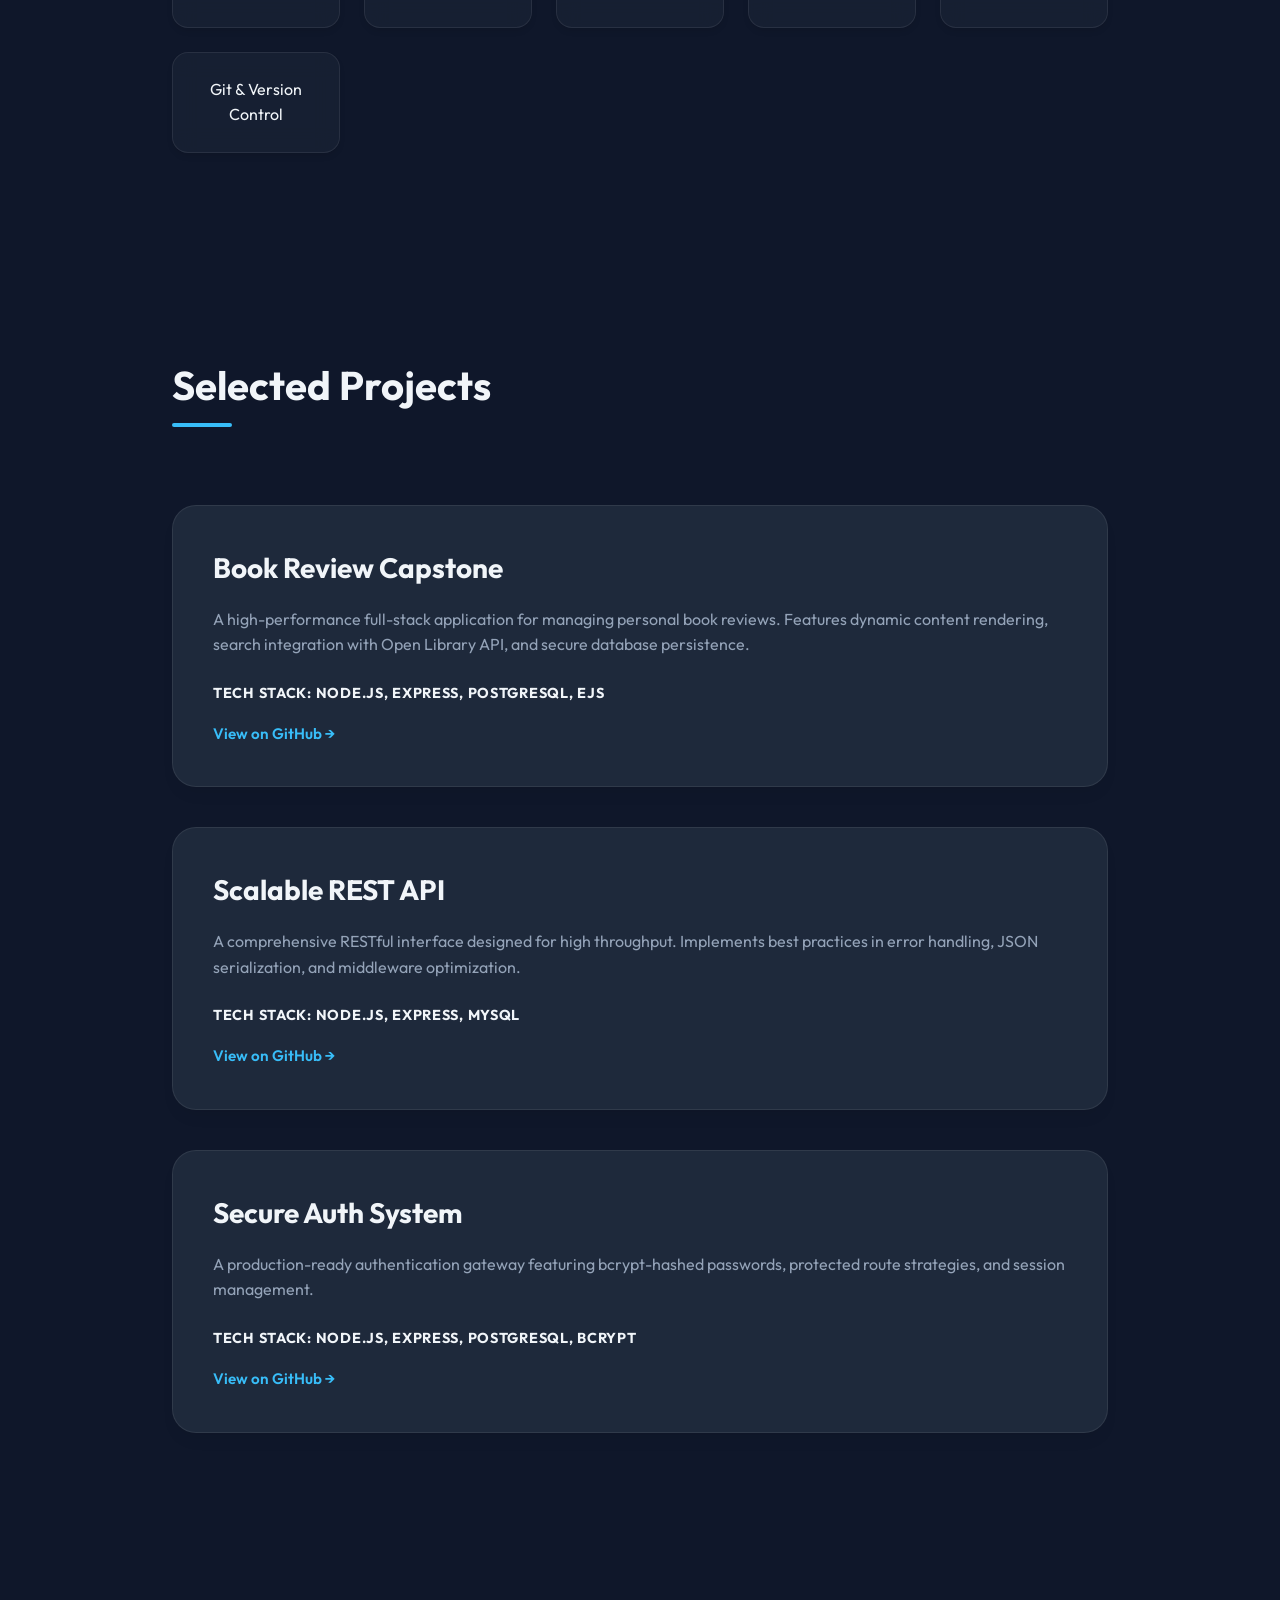
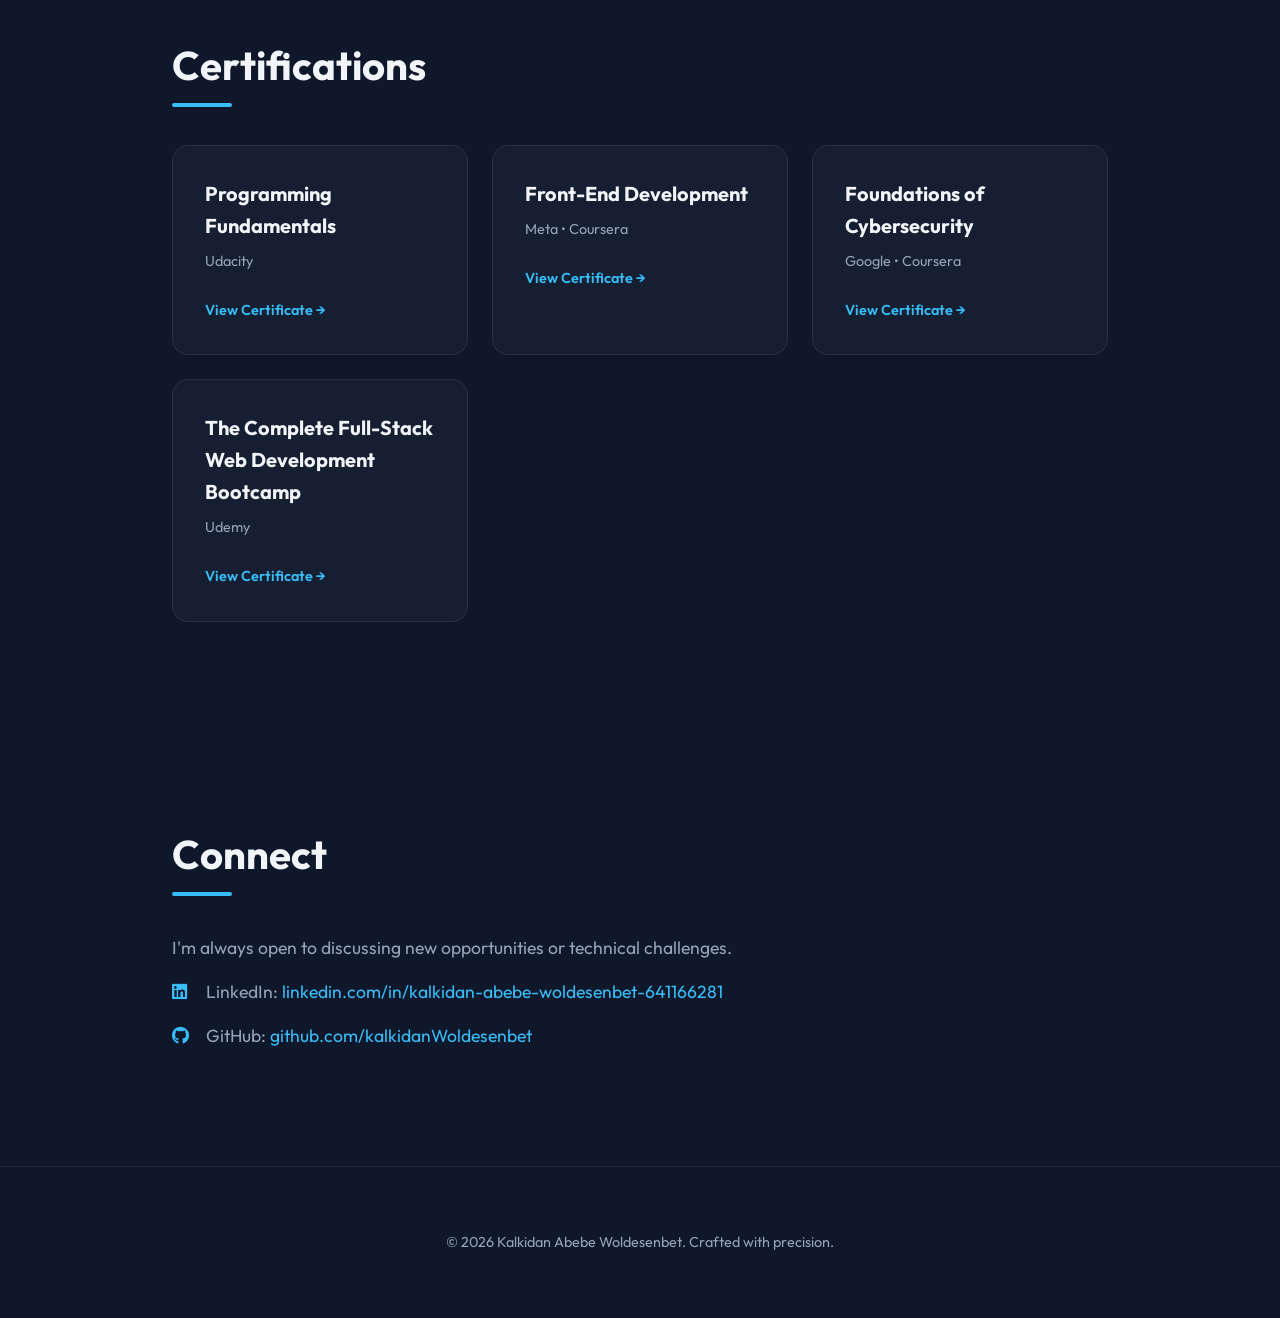
==== commit 50c7b28d: "Total Correction: Name update to Kalkidan Abebe Woldesenbet and MongoDB removal" ====
--- a/index.html
+++ b/index.html
@@ -4,7 +4,7 @@
 <head>
     <meta charset="UTF-8" />
     <meta name="viewport" content="width=device-width, initial-scale=1.0" />
-    <title>Kalkidan Woldesenbet | Junior Software Engineer</title>
+    <title>Kalkidan Abebe Woldesenbet | Junior Software Engineer</title>
     <link rel="stylesheet" href="style.css" />
     <link rel="stylesheet" href="https://cdnjs.cloudflare.com/ajax/libs/font-awesome/6.0.0/css/all.min.css" />
 </head>
@@ -13,7 +13,7 @@
 
     <header>
         <div class="header-content">
-            <h1>Kalkidan Woldesenbet</h1>
+            <h1>Kalkidan Abebe Woldesenbet</h1>
             <p>Junior Software Engineer dedicated to building clean, efficient, and user-centric web applications.</p>
             <a class="btn" href="#projects">Explore Work</a>
         </div>
@@ -25,7 +25,7 @@
             <p>
                 I am a Junior Software Engineer with a passion for architectural excellence and clean code.
                 With hands-on experience in full-stack development, I specialize in building robust applications
-                using Node.js, Express, and modern database technologies like PostgreSQL and MongoDB.
+                using Node.js, Express, and modern database technologies like PostgreSQL and mysql.
                 I thrive in collaborative environments and am constantly evolving my skillset through
                 challenge-driven learning and mentorship.
             </p>
@@ -120,7 +120,7 @@
     </main>
 
     <footer>
-        <p>© 2026 Kalkidan Woldesenbet. Crafted with precision.</p>
+        <p>© 2026 Kalkidan Abebe Woldesenbet. Crafted with precision.</p>
     </footer>
 
 </body>
